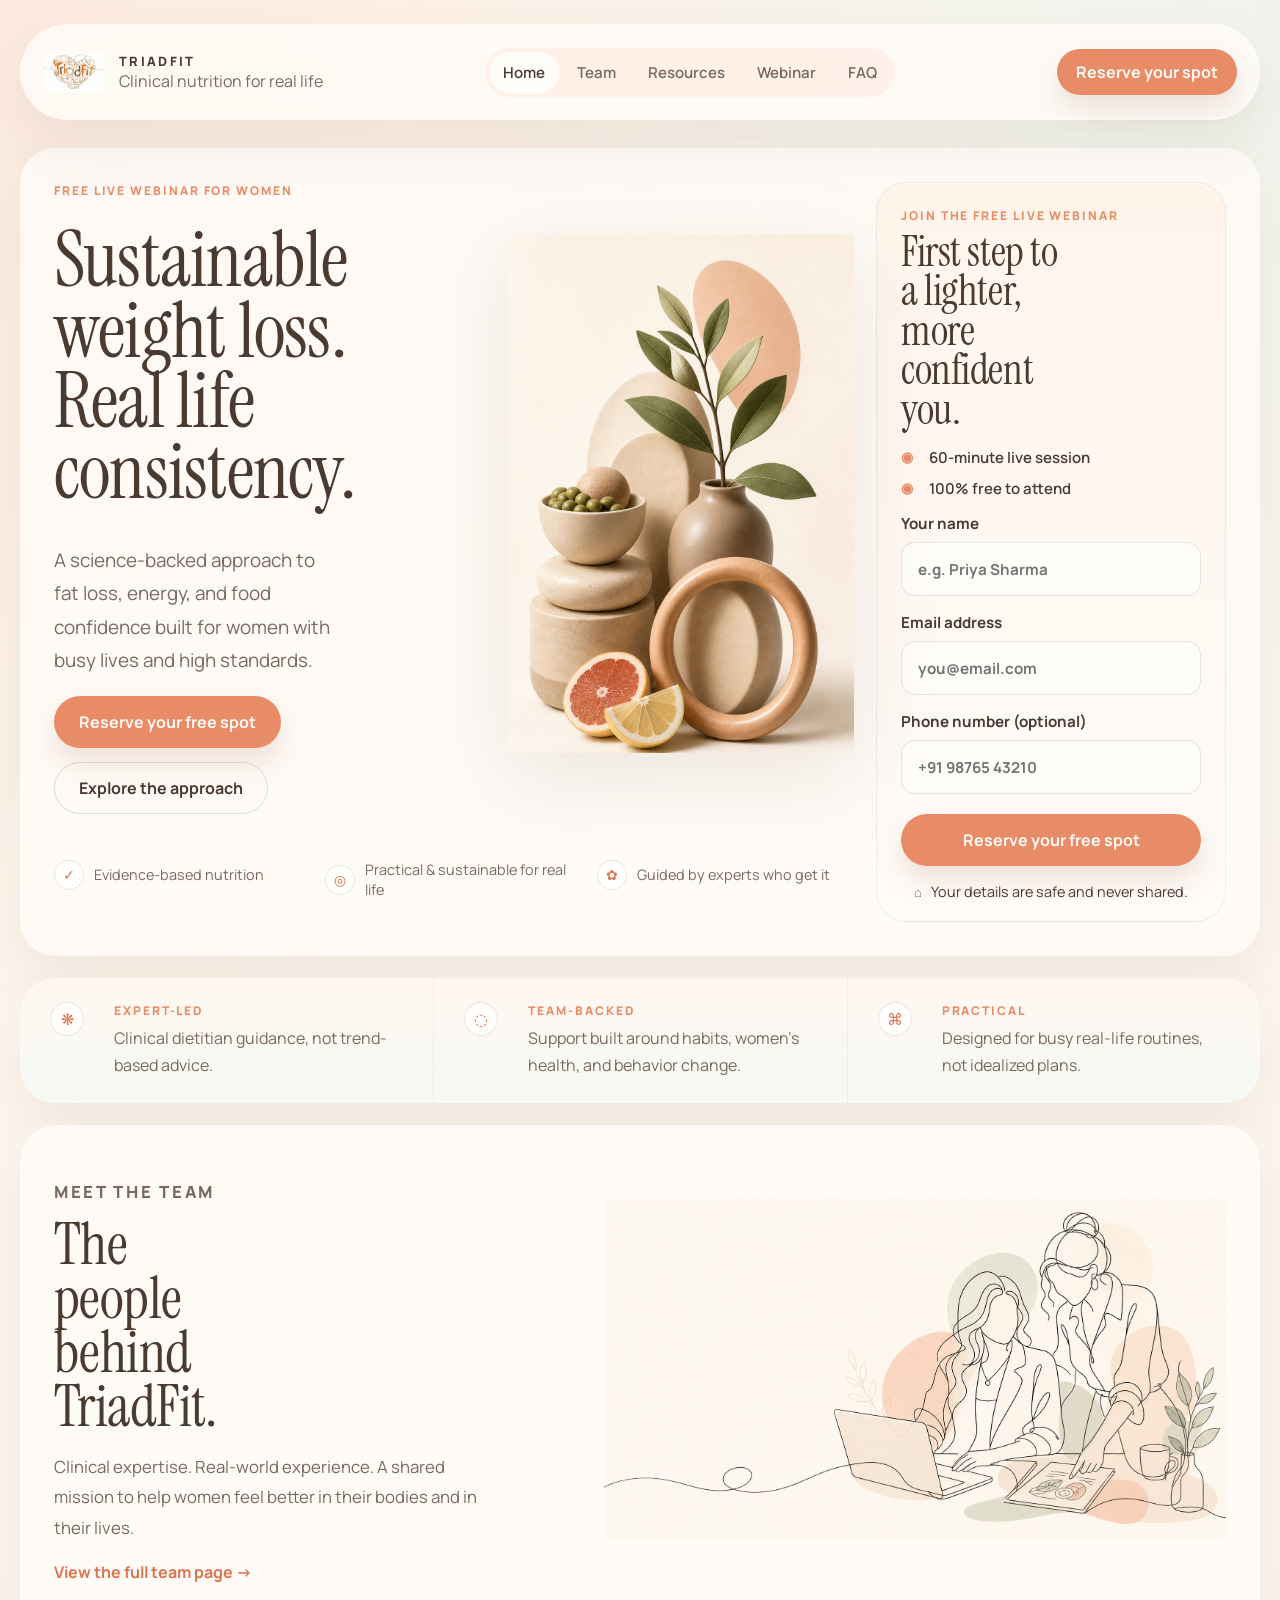
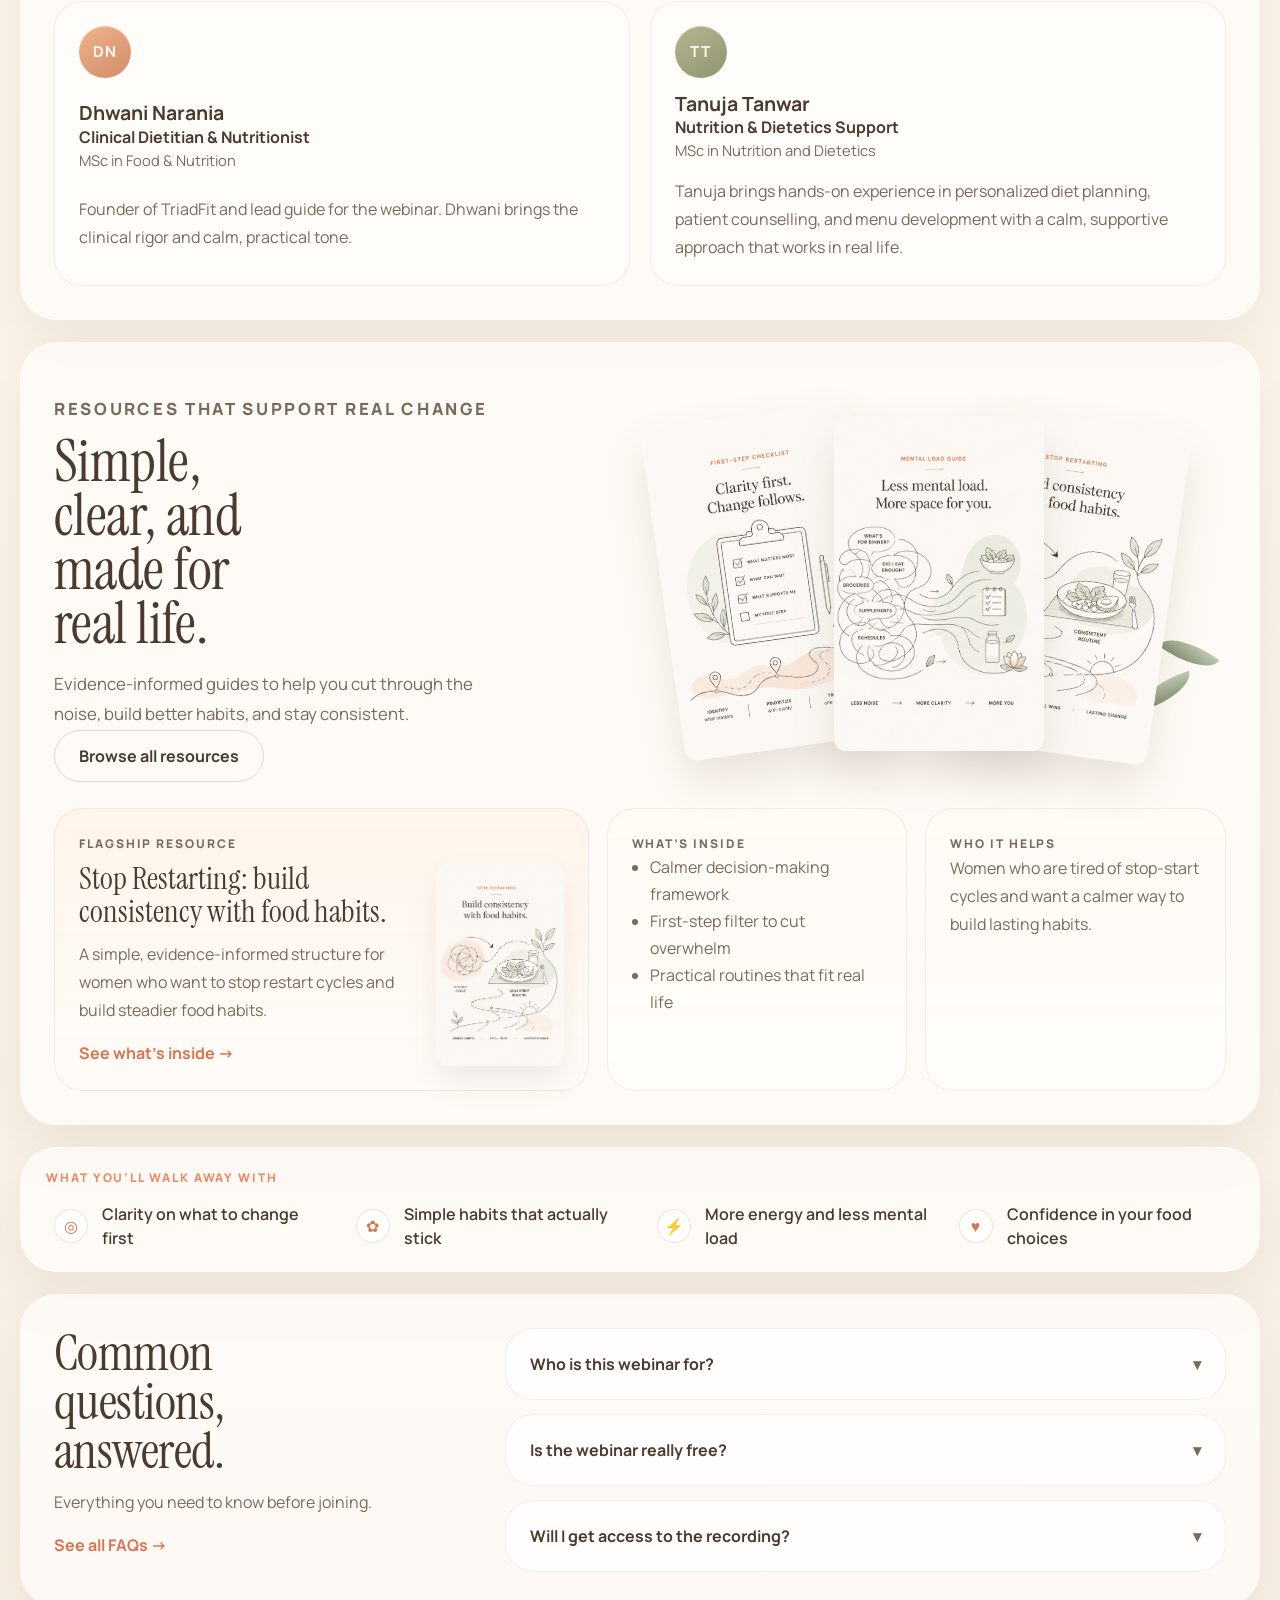
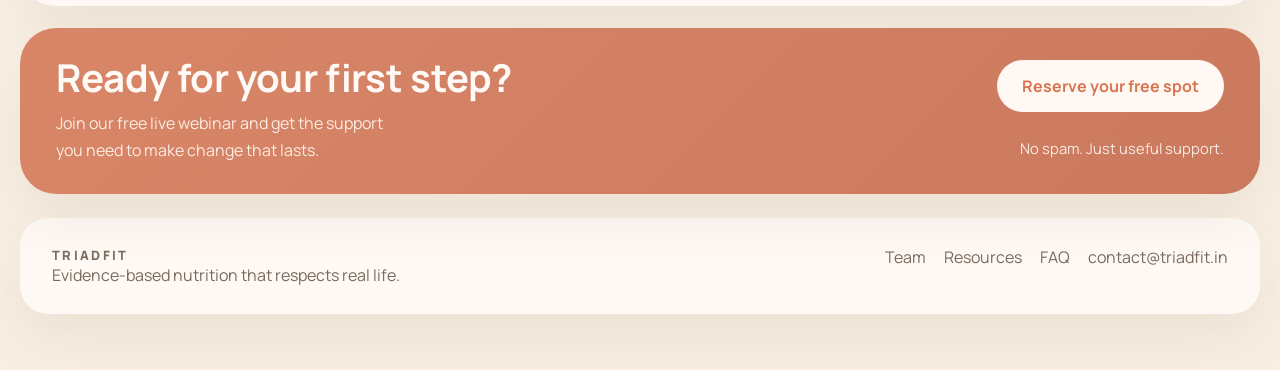
==== index.html @ df0dd63c "Initial TriadFit site" ====
<!doctype html>
<html lang="en">
  <head>
    <meta charset="UTF-8" />
    <meta name="viewport" content="width=device-width, initial-scale=1.0" />
    <title>TriadFit | Sustainable Weight Loss Webinar</title>
    <link rel="preconnect" href="https://fonts.googleapis.com" />
    <link rel="preconnect" href="https://fonts.gstatic.com" crossorigin />
    <link
      href="https://fonts.googleapis.com/css2?family=Manrope:wght@400;500;600;700;800&family=Instrument+Serif:ital@0;1&display=swap"
      rel="stylesheet"
    />
    <link rel="stylesheet" href="./styles.css" />
    <script defer src="./script.js"></script>
  </head>
  <body>
    <div class="site-shell">
      <header class="site-header">
        <div class="site-header__inner">
          <a class="brand-lockup" href="./index.html">
            <span class="brand-mark">
              <img class="brand-mark__image" src="./assets/triadfit-logo.png" alt="TriadFit" />
            </span>
            <span>
              <span class="brand-name">TRIADFIT</span>
              <span class="brand-subtitle">Clinical nutrition for real life</span>
            </span>
          </a>

          <nav class="site-nav" aria-label="Primary">
            <a class="site-nav__link is-active" href="./index.html">Home</a>
            <a class="site-nav__link" href="./team.html">Team</a>
            <a class="site-nav__link" href="./resources.html">Resources</a>
            <a class="site-nav__link" href="#webinar">Webinar</a>
            <a class="site-nav__link" href="#faq">FAQ</a>
          </nav>

          <a class="button button-primary button-compact" href="#register">Reserve your spot</a>
        </div>
      </header>

      <main class="home-main">
        <section class="home-hero" id="webinar">
          <div class="home-hero__panel">
            <div class="home-hero__content">
              <div class="home-hero__copy">
                <p class="eyebrow">Free live webinar for women</p>
                <h1>Sustainable weight loss. Real life consistency.</h1>
                <p class="hero-lead">
                  A science-backed approach to fat loss, energy, and food
                  confidence built for women with busy lives and high standards.
                </p>

                <div class="home-hero__actions">
                  <a class="button button-primary" href="#register">Reserve your free spot</a>
                  <a class="button button-secondary" href="./resources.html">Explore the approach</a>
                </div>
              </div>

              <div class="home-hero__visual" aria-hidden="true">
                <img class="home-hero__illustration" src="./assets/home-hero-illustration.png" alt="" />
              </div>

              <div class="home-hero__microproof">
                <div class="microproof-item">
                  <span class="microproof-item__icon">✓</span>
                  <span>Evidence-based nutrition</span>
                </div>
                <div class="microproof-item">
                  <span class="microproof-item__icon">◎</span>
                  <span>Practical &amp; sustainable for real life</span>
                </div>
                <div class="microproof-item">
                  <span class="microproof-item__icon">✿</span>
                  <span>Guided by experts who get it</span>
                </div>
              </div>
            </div>

            <aside class="home-hero__form" id="register">
              <div class="home-hero__form-card">
                <p class="mini-label">Join the free live webinar</p>
                <h2 data-webinar-heading>First step to a lighter, more confident you.</h2>

                <ul class="home-hero__benefits" aria-hidden="true">
                  <li>60-minute live session</li>
                  <li>100% free to attend</li>
                </ul>

                <form
                  class="signup-form"
                  data-triadfit-form
                  data-form-type="webinar"
                  data-conversion-asset="webinar_main"
                >
                  <label>
                    <span>Your name</span>
                    <input type="text" name="name" placeholder="e.g. Priya Sharma" />
                  </label>

                  <label>
                    <span>Email address</span>
                    <input type="email" name="email" placeholder="you@email.com" />
                  </label>

                  <label>
                    <span>Phone number (optional)</span>
                    <input type="tel" name="phone" placeholder="+91 98765 43210" />
                  </label>

                  <label class="is-hidden">
                    <span>My biggest health goal</span>
                    <select name="goal">
                      <option value="" selected>Select your goal</option>
                      <option value="sustainable_fat_loss">Sustainable fat loss</option>
                      <option value="better_eating_habits">Better eating habits</option>
                      <option value="hormone_friendly_nutrition">Hormone-friendly nutrition</option>
                      <option value="postpartum_wellness">Postpartum wellness</option>
                      <option value="higher_energy_and_consistency">Higher energy and consistency</option>
                    </select>
                  </label>

                  <input type="hidden" name="goal" value="sustainable_fat_loss" />

                  <p class="form-error" aria-live="polite"></p>
                  <p class="form-status" aria-live="polite"></p>
                  <button class="button button-primary" type="submit">
                    Reserve your free spot
                  </button>
                  <a class="text-link form-alt-action is-hidden" href="mailto:contact@triadfit.in">
                    Contact TriadFit instead
                  </a>
                  <p class="form-footnote form-footnote--lock">
                    Your details are safe and never shared.
                  </p>
                </form>
              </div>
            </aside>
          </div>
        </section>

        <section class="home-proof-band">
          <article class="home-proof-band__item">
            <span class="home-proof-band__icon">❋</span>
            <div>
              <p class="mini-label">Expert-led</p>
              <p>Clinical dietitian guidance, not trend-based advice.</p>
            </div>
          </article>
          <article class="home-proof-band__item">
            <span class="home-proof-band__icon">◌</span>
            <div>
              <p class="mini-label">Team-backed</p>
              <p>Support built around habits, women’s health, and behavior change.</p>
            </div>
          </article>
          <article class="home-proof-band__item">
            <span class="home-proof-band__icon">⌘</span>
            <div>
              <p class="mini-label">Practical</p>
              <p>Designed for busy real-life routines, not idealized plans.</p>
            </div>
          </article>
        </section>

        <section class="home-team">
          <div class="home-team__hero">
          <div class="home-team__copy">
            <p class="eyebrow">Meet the team</p>
            <h2>The people behind TriadFit.</h2>
            <p>
              Clinical expertise. Real-world experience. A shared mission to
              help women feel better in their bodies and in their lives.
            </p>
            <a class="text-link" href="./team.html">View the full team page →</a>
          </div>

            <figure class="home-team__art" aria-hidden="true">
              <img src="./assets/team-hero-illustration.png" alt="" />
            </figure>
          </div>

          <div class="home-team__cards">
            <article class="home-team-card">
              <div class="profile-card__avatar">DN</div>
              <div>
                <h3>Dhwani Narania</h3>
                <p class="profile-card__role">Clinical Dietitian &amp; Nutritionist</p>
                <p class="profile-card__meta">MSc in Food &amp; Nutrition</p>
              </div>
              <p>
                Founder of TriadFit and lead guide for the webinar. Dhwani
                brings the clinical rigor and calm, practical tone.
              </p>
            </article>

            <article class="home-team-card">
              <div class="profile-card__avatar profile-card__avatar--sage">TT</div>
              <div>
                <h3>Tanuja Tanwar</h3>
                <p class="profile-card__role">Nutrition &amp; Dietetics Support</p>
                <p class="profile-card__meta">MSc in Nutrition and Dietetics</p>
              </div>
              <p>
                Tanuja brings hands-on experience in personalized diet planning,
                patient counselling, and menu development with a calm,
                supportive approach that works in real life.
              </p>
            </article>
          </div>
        </section>

        <section class="home-resources">
          <div class="home-resources__hero">
            <div class="home-resources__copy">
              <p class="eyebrow">Resources that support real change</p>
              <h2>Simple, clear, and made for real life.</h2>
              <p>
                Evidence-informed guides to help you cut through the noise,
                build better habits, and stay consistent.
              </p>
              <a class="button button-secondary" href="./resources.html">Browse all resources</a>
            </div>

            <div class="home-resources__stack" aria-hidden="true">
              <img class="resource-book resource-book--left" src="./assets/resource-art-checklist.png" alt="" />
              <img class="resource-book resource-book--middle" src="./assets/resource-art-mental.png" alt="" />
              <img class="resource-book resource-book--right" src="./assets/resource-art-starter.png" alt="" />
              <div class="home-resources__leaf"></div>
            </div>
          </div>

          <div class="home-resources__detail-grid">
            <article class="home-flagship-card">
              <p class="mini-label">Flagship resource</p>
              <div class="home-flagship-card__layout">
                <div>
                  <h3>Stop Restarting: build consistency with food habits.</h3>
              <p>
                A simple, evidence-informed structure for women who want to
                stop restart cycles and build steadier food habits.
              </p>
              <a class="text-link" href="./resource-starter-kit.html">See what’s inside →</a>
            </div>
            <img src="./assets/resource-art-starter.png" alt="" />
          </div>
            </article>

            <article class="home-support-card">
              <p class="mini-label">What’s inside</p>
              <ul class="stack-list stack-list--compact">
                <li>Calmer decision-making framework</li>
                <li>First-step filter to cut overwhelm</li>
                <li>Practical routines that fit real life</li>
              </ul>
            </article>

            <article class="home-support-card">
              <p class="mini-label">Who it helps</p>
              <p>
                Women who are tired of stop-start cycles and want a calmer way
                to build lasting habits.
              </p>
            </article>
          </div>
        </section>

        <section class="home-outcomes">
          <p class="mini-label">What you’ll walk away with</p>
          <div class="home-outcomes__row">
            <article class="home-outcome">
              <span class="home-outcome__icon">◎</span>
              <span>Clarity on what to change first</span>
            </article>
            <article class="home-outcome">
              <span class="home-outcome__icon">✿</span>
              <span>Simple habits that actually stick</span>
            </article>
            <article class="home-outcome">
              <span class="home-outcome__icon">⚡</span>
              <span>More energy and less mental load</span>
            </article>
            <article class="home-outcome">
              <span class="home-outcome__icon">♥</span>
              <span>Confidence in your food choices</span>
            </article>
          </div>
        </section>

        <section class="home-faq" id="faq">
          <div class="home-faq__copy">
            <h2>Common questions, answered.</h2>
            <p>Everything you need to know before joining.</p>
            <a class="text-link" href="#faq">See all FAQs →</a>
          </div>

          <div class="home-faq__items">
            <details class="home-faq__item">
              <summary>Who is this webinar for?</summary>
              <p>
                Women who want sustainable weight loss, steadier food habits,
                and a calmer structure they can actually keep up with.
              </p>
            </details>
            <details class="home-faq__item">
              <summary>Is the webinar really free?</summary>
              <p>Yes. The session is free to attend and includes a resource pack.</p>
            </details>
            <details class="home-faq__item">
              <summary>Will I get access to the recording?</summary>
              <p>
                If a recording is available for that session, details are shared
                after registration.
              </p>
            </details>
          </div>
        </section>

        <section class="home-closing">
          <div>
            <h2>Ready for your first step?</h2>
            <p>
              Join our free live webinar and get the support you need to make
              change that lasts.
            </p>
          </div>
          <div class="home-closing__actions">
            <a class="button button-primary button-primary--light" href="#register">Reserve your free spot</a>
            <p class="home-closing__note">No spam. Just useful support.</p>
          </div>
        </section>
      </main>

      <footer class="site-footer">
        <div class="site-footer__brand">
          <p class="brand-name">TRIADFIT</p>
          <p>Evidence-based nutrition that respects real life.</p>
        </div>
        <nav class="site-footer__nav" aria-label="Footer">
          <a href="./team.html">Team</a>
          <a href="./resources.html">Resources</a>
          <a href="#faq">FAQ</a>
          <a href="mailto:contact@triadfit.in">contact@triadfit.in</a>
        </nav>
      </footer>
    </div>
  </body>
</html>
---- styles.css ----
:root {
  --bg: #fbf4ea;
  --bg-soft: #fffaf4;
  --surface: #fffdfa;
  --surface-alt: #fff4e8;
  --surface-sage: #eef7f3;
  --surface-coral: #fff2ea;
  --text: #4a3a30;
  --muted: #7a6a5d;
  --line: rgba(93, 73, 58, 0.14);
  --accent: #e78c67;
  --accent-deep: #d87450;
  --spring-yellow: #ffd46a;
  --turquoise: #6fc7b7;
  --turquoise-deep: #4da796;
  --olive: #aeb265;
  --shadow-soft: 0 24px 54px rgba(108, 85, 63, 0.09);
  --radius-xl: 36px;
  --radius-lg: 28px;
  --radius-md: 18px;
  --max-width: 1240px;
}

* {
  box-sizing: border-box;
}

html {
  scroll-behavior: smooth;
}

body {
  margin: 0;
  color: var(--text);
  font-family: "Manrope", sans-serif;
  background:
    radial-gradient(circle at top left, rgba(231, 140, 103, 0.14), transparent 28%),
    radial-gradient(circle at top right, rgba(111, 199, 183, 0.11), transparent 24%),
    linear-gradient(180deg, #fff9f2 0%, #f8efe3 100%);
}

a {
  color: inherit;
  text-decoration: none;
}

h1,
h2,
h3,
p {
  margin: 0;
}

h1,
h2 {
  font-family: "Instrument Serif", Georgia, serif;
  font-weight: 400;
  letter-spacing: -0.01em;
  line-height: 0.98;
}

h1 {
  font-size: clamp(3.3rem, 7vw, 6rem);
  max-width: 11ch;
}

h2 {
  font-size: clamp(2.1rem, 4vw, 3.8rem);
}

h3 {
  font-size: 1.22rem;
  line-height: 1.25;
}

.site-shell {
  width: min(calc(100% - 32px), var(--max-width));
  margin: 24px auto 56px;
}

.site-header {
  position: sticky;
  top: 12px;
  z-index: 20;
  margin-bottom: 28px;
}

.site-header__inner {
  display: flex;
  align-items: center;
  justify-content: space-between;
  gap: 20px;
  flex-wrap: wrap;
  padding: 16px 22px;
  border: 1px solid rgba(255, 255, 255, 0.55);
  border-radius: 999px;
  background: rgba(255, 252, 248, 0.82);
  backdrop-filter: blur(14px);
  box-shadow: var(--shadow-soft);
}

.brand-lockup {
  display: inline-flex;
  align-items: center;
  gap: 14px;
}

.brand-mark {
  display: grid;
  place-items: center;
  width: 62px;
  height: 62px;
  flex: 0 0 auto;
}

.brand-mark__image {
  width: 100%;
  height: 100%;
  display: block;
  object-fit: contain;
}

.profile-card__avatar,
.profile-feature__avatar {
  display: grid;
  place-items: center;
  width: 52px;
  height: 52px;
  border-radius: 50%;
  background: linear-gradient(145deg, #f1b38b, #cf8d68);
  color: #fffdf9;
  font-size: 0.95rem;
  font-weight: 700;
  letter-spacing: 0.08em;
  box-shadow: inset 0 1px 1px rgba(255, 255, 255, 0.35);
}

.brand-name,
.brand-subtitle,
.eyebrow,
.mini-label,
.profile-card__role,
.profile-card__meta,
.card-index,
.form-footnote,
.text-link,
.site-footer p,
.site-footer a {
  margin: 0;
}

.brand-name {
  display: block;
  font-size: 0.8rem;
  font-weight: 800;
  letter-spacing: 0.18em;
}

.brand-subtitle,
.site-nav__link,
.hero-lead,
.hero-story__card p,
.sidebar-intro,
.stack-list,
.section-heading p,
.profile-card p,
.info-card p,
.resource-card p,
.fit-row p,
.faq-item p,
.site-footer p,
.site-footer a,
.text-link,
.profile-feature__body p {
  color: var(--muted);
}

.site-nav {
  display: flex;
  align-items: center;
  flex-wrap: wrap;
  justify-content: center;
  gap: 4px;
  padding: 4px;
  border-radius: 999px;
  background: rgba(255, 234, 220, 0.5);
}

.site-nav__link {
  padding: 10px 14px;
  border-radius: 999px;
  font-size: 0.94rem;
  font-weight: 600;
}

.site-nav__link.is-active,
.site-nav__link:hover {
  background: #fffdfa;
  color: var(--text);
}

.button {
  display: inline-flex;
  align-items: center;
  justify-content: center;
  min-height: 52px;
  padding: 0 24px;
  border: 1px solid transparent;
  border-radius: 999px;
  cursor: pointer;
  font: inherit;
  font-weight: 700;
  transition:
    transform 180ms ease,
    background-color 180ms ease,
    box-shadow 180ms ease,
    border-color 180ms ease;
}

.button:hover {
  transform: translateY(-1px);
}

.button-primary {
  background: var(--accent);
  color: #fffaf6;
  box-shadow: 0 14px 28px rgba(169, 103, 80, 0.18);
}

.button-primary:hover {
  background: var(--accent-deep);
}

.button-secondary {
  background: transparent;
  border-color: rgba(117, 102, 92, 0.22);
  color: var(--text);
}

.button-compact {
  min-height: 46px;
  padding: 0 18px;
}

.hero-panel,
.page-hero,
.content-section,
.trust-band,
.closing-banner,
.site-footer {
  background: rgba(255, 252, 248, 0.82);
  box-shadow: var(--shadow-soft);
}

.hero-panel,
.page-hero,
.content-section,
.closing-banner {
  border-radius: var(--radius-xl);
}

.hero-panel {
  display: grid;
  grid-template-columns: minmax(0, 1.08fr) 380px;
  gap: 34px;
  padding: 56px 54px;
  background:
    linear-gradient(180deg, rgba(255, 252, 248, 0.92), rgba(252, 246, 241, 0.84));
}

.hero-panel__copy {
  position: relative;
  display: grid;
  align-content: start;
  padding-right: 8px;
}

.hero-panel__copy h1,
.page-hero h1,
.section-heading h2,
.closing-banner h2,
.sidebar-block h2 {
  max-width: 13ch;
}

.hero-panel__copy h1,
.page-hero h1,
.sidebar-block h2 {
  margin-top: 14px;
}

.hero-panel__copy h1 {
  max-width: 9.4ch;
  font-size: clamp(3.55rem, 6vw, 5.55rem);
  line-height: 0.94;
}

.hero-panel__copy::after {
  content: "";
  position: absolute;
  right: -12px;
  top: 28px;
  width: 1px;
  height: calc(100% - 56px);
  background: linear-gradient(180deg, transparent, rgba(86, 68, 56, 0.12), transparent);
}

.hero-panel__sidebar {
  display: grid;
  gap: 18px;
}

.eyebrow,
.mini-label,
.card-index {
  text-transform: uppercase;
  letter-spacing: 0.16em;
  font-size: 0.75rem;
  font-weight: 800;
  color: var(--accent);
}

.hero-lead,
.section-heading p,
.sidebar-intro,
.hero-story__card p,
.resource-card p,
.info-card p,
.fit-row p,
.faq-item p,
.profile-feature__body p,
.profile-card p {
  line-height: 1.78;
}

.hero-lead {
  max-width: 62ch;
  margin-top: 18px;
  font-size: 1.08rem;
}

.sidebar-intro,
.section-heading p,
.page-hero .hero-lead {
  max-width: 60ch;
  margin-top: 14px;
}

.hero-meta,
.hero-actions {
  display: flex;
  flex-wrap: wrap;
  gap: 12px;
}

.hero-meta {
  margin: 30px 0 24px;
}

.hero-chip {
  padding: 10px 16px;
  border-radius: 999px;
  background: #fffdfb;
  border: 1px solid rgba(117, 102, 92, 0.14);
  font-size: 0.95rem;
  font-weight: 600;
}

.hero-showcase {
  position: relative;
  display: grid;
  grid-template-columns: minmax(0, 1fr) 210px;
  align-items: end;
  gap: 18px;
  min-height: 252px;
  margin-top: 30px;
  padding: 18px 18px 8px;
  border-radius: 30px;
  overflow: hidden;
}

.hero-showcase__wash {
  position: absolute;
  inset: 12px 0 0 0;
  background:
    radial-gradient(circle at 18% 78%, rgba(231, 140, 103, 0.16), transparent 22%),
    radial-gradient(circle at 72% 20%, rgba(111, 199, 183, 0.16), transparent 26%),
    linear-gradient(135deg, rgba(255, 245, 234, 0.94), rgba(255, 252, 248, 0.7));
  border-radius: 28px;
}

.hero-showcase__stack,
.hero-showcase__card {
  position: relative;
  z-index: 1;
}

.hero-showcase__stack {
  min-height: 226px;
}

.hero-showcase__stack img {
  position: absolute;
  width: 196px;
  height: auto;
  border-radius: 22px;
  box-shadow: 0 22px 40px rgba(108, 85, 63, 0.11);
}

.hero-showcase__stack img:nth-child(1) {
  left: 0;
  bottom: 8px;
  z-index: 1;
  transform: rotate(-8deg);
}

.hero-showcase__stack img:nth-child(2) {
  left: 108px;
  top: 2px;
  z-index: 3;
}

.hero-showcase__stack img:nth-child(3) {
  left: 214px;
  bottom: 18px;
  z-index: 2;
  transform: rotate(8deg);
}

.hero-showcase__card {
  align-self: stretch;
  display: grid;
  align-content: end;
  gap: 10px;
  padding: 18px;
  border-radius: 24px;
  background: rgba(255, 253, 250, 0.78);
  border: 1px solid rgba(117, 102, 92, 0.1);
  box-shadow: 0 18px 34px rgba(108, 85, 63, 0.06);
}

.hero-showcase__card p:last-child {
  color: var(--muted);
  line-height: 1.7;
}

.hero-story {
  display: grid;
  grid-template-columns: repeat(2, minmax(0, 1fr));
  gap: 16px;
  margin-top: 34px;
}

.hero-story__card,
.sidebar-block,
.profile-card,
.info-card,
.resource-card,
.fit-row,
.fit-aside,
.faq-item,
.profile-feature {
  padding: 24px;
  border-radius: var(--radius-lg);
  background: var(--surface);
  border: 1px solid rgba(117, 102, 92, 0.1);
}

.hero-story__card--accent,
.fit-aside {
  background: linear-gradient(180deg, #eef8f3 0%, #fff8f2 100%);
}

.sidebar-block--tall {
  position: sticky;
  top: 92px;
  background: linear-gradient(180deg, #fff3ea 0%, #fffaf7 100%);
}

.sidebar-perks {
  display: flex;
  flex-wrap: wrap;
  gap: 10px;
  justify-content: center;
}

.sidebar-perks span {
  padding: 9px 12px;
  border-radius: 999px;
  background: rgba(255, 255, 255, 0.8);
  border: 1px solid rgba(117, 102, 92, 0.08);
  color: var(--text);
  font-size: 0.84rem;
  font-weight: 700;
}

.stack-list {
  margin: 0;
  padding-left: 18px;
  line-height: 1.85;
}

.signup-form {
  display: grid;
  gap: 16px;
  margin-top: 24px;
}

.signup-form label {
  display: grid;
  gap: 8px;
  font-size: 0.95rem;
  font-weight: 700;
}

.signup-form input,
.signup-form select {
  width: 100%;
  min-height: 54px;
  padding: 0 16px;
  border: 1px solid rgba(117, 102, 92, 0.16);
  border-radius: 14px;
  background: #fffdfa;
  color: var(--text);
  font: inherit;
}

.signup-form input:focus,
.signup-form select:focus {
  outline: 2px solid rgba(194, 126, 101, 0.16);
  border-color: var(--accent);
}

.form-checkbox {
  grid-template-columns: 20px minmax(0, 1fr);
  align-items: start;
  gap: 12px;
  font-size: 0.92rem;
  font-weight: 600;
  color: var(--muted);
}

.form-checkbox input {
  min-height: auto;
  width: 18px;
  height: 18px;
  margin-top: 2px;
}

.form-footnote {
  font-size: 0.9rem;
  text-align: center;
}

.trust-band {
  display: grid;
  grid-template-columns: repeat(3, minmax(0, 1fr));
  margin-top: 20px;
  overflow: hidden;
  border-radius: 28px;
}

.trust-band__item {
  padding: 26px 28px;
  background: linear-gradient(180deg, rgba(255, 245, 234, 0.86), rgba(239, 248, 243, 0.72));
}

.trust-band__item + .trust-band__item {
  border-left: 1px solid rgba(117, 102, 92, 0.08);
}

.content-section,
.page-hero,
.closing-banner {
  margin-top: 24px;
  padding: 54px;
}

.page-hero {
  display: grid;
  gap: 0;
  padding-top: 48px;
  padding-bottom: 48px;
}

.section-heading {
  max-width: 760px;
  margin-bottom: 34px;
}

.feature-intro {
  display: grid;
  grid-template-columns: minmax(0, 1fr) minmax(320px, 470px);
  align-items: center;
  gap: 34px;
  margin-bottom: 34px;
}

.feature-intro__copy {
  max-width: 640px;
}

.feature-intro__copy h2 {
  margin-top: 10px;
  max-width: 10.2ch;
}

.feature-intro__art {
  position: relative;
  justify-self: end;
  width: min(100%, 470px);
}

.feature-intro--team {
  grid-template-columns: minmax(0, 0.95fr) minmax(430px, 0.9fr);
  gap: 20px;
}

.feature-intro--team .feature-intro__copy {
  max-width: 560px;
}

.feature-intro--team .feature-intro__art {
  width: min(100%, 560px);
}

.feature-intro__art--team {
  aspect-ratio: 1693 / 929;
}

.feature-intro__art--team::after {
  content: "";
  position: absolute;
  inset: 8% 8% 12% 10%;
  border-radius: 42% 58% 52% 48% / 48% 44% 56% 52%;
  background:
    radial-gradient(circle at 26% 54%, rgba(231, 140, 103, 0.12), transparent 26%),
    radial-gradient(circle at 76% 28%, rgba(111, 199, 183, 0.1), transparent 24%),
    radial-gradient(circle at 62% 72%, rgba(231, 190, 160, 0.1), transparent 22%);
  filter: blur(8px);
}

.feature-intro--team .feature-intro__art img {
  position: relative;
  z-index: 1;
  transform: scale(1.08);
  filter: contrast(1.02) saturate(0.95);
}

.feature-intro__art--resources {
  aspect-ratio: 520 / 420;
}

.feature-intro--resources {
  grid-template-columns: minmax(0, 0.96fr) minmax(420px, 0.92fr);
  gap: 22px;
}

.feature-intro--resources .feature-intro__copy {
  max-width: 560px;
}

.feature-intro--resources .feature-intro__art {
  width: min(100%, 520px);
}

.feature-intro__art img {
  width: 100%;
  height: 100%;
  display: block;
  object-fit: contain;
}

.team-preview,
.principles-grid,
.learn-grid,
.resource-grid,
.faq-grid {
  display: grid;
  gap: 22px;
}

.team-preview,
.learn-grid,
.faq-grid {
  grid-template-columns: repeat(2, minmax(0, 1fr));
}

.principles-grid {
  grid-template-columns: repeat(4, minmax(0, 1fr));
}

.resource-grid {
  grid-template-columns: repeat(3, minmax(0, 1fr));
}

.resource-grid--home .resource-card--flagship-home {
  grid-column: span 2;
}

.resource-card--large {
  grid-column: span 2;
}

.profile-card {
  display: grid;
  gap: 14px;
}

.profile-feature__body,
.profile-card,
.info-card,
.resource-card,
.faq-item,
.fit-row,
.fit-aside {
  max-width: 66ch;
}

.profile-card__role {
  font-weight: 700;
  color: var(--text);
}

.profile-card__meta {
  font-size: 0.92rem;
}

.text-link {
  display: inline-block;
  margin-top: 18px;
  font-weight: 700;
  color: var(--accent-deep);
}

.content-section--contrast {
  background: linear-gradient(180deg, #fff4e9 0%, #f3faf6 100%);
}

.info-card--soft {
  background: #fff8f0;
}

.content-section--split .fit-grid {
  display: grid;
  grid-template-columns: minmax(0, 1.15fr) 330px;
  gap: 22px;
}

.fit-list {
  display: grid;
  gap: 16px;
}

.fit-aside h3 {
  margin: 10px 0 14px;
  font-family: "Instrument Serif", Georgia, serif;
  font-size: 1.9rem;
  font-weight: 400;
}

.closing-banner {
  display: flex;
  align-items: center;
  justify-content: space-between;
  gap: 20px;
  background: linear-gradient(135deg, rgba(231, 140, 103, 0.15), rgba(111, 199, 183, 0.14));
}

.closing-banner > div {
  max-width: 760px;
}

.site-footer {
  display: flex;
  align-items: flex-start;
  justify-content: space-between;
  gap: 24px;
  padding: 28px 32px;
  margin-top: 24px;
  border-radius: 28px;
}

.resource-feature-grid,
.resource-hub-grid,
.resource-access-grid,
.resource-detail-layout {
  display: grid;
  gap: 22px;
}

.resource-feature-grid {
  grid-template-columns: minmax(0, 1.15fr) 320px;
}

.resource-hub-grid {
  grid-template-columns: minmax(0, 1.3fr) minmax(280px, 0.7fr) minmax(280px, 0.7fr);
}

.resource-card--flagship-home,
.resource-card--flagship {
  background: linear-gradient(180deg, #fff3ea 0%, #fffdfb 100%);
}

.resource-art-stack {
  position: relative;
  width: 100%;
  min-height: 100%;
  height: 100%;
  aspect-ratio: 520 / 420;
}

.resource-art-stack img {
  position: absolute;
  width: 58%;
  height: auto;
  border-radius: 18px;
  box-shadow: 0 22px 44px rgba(112, 88, 66, 0.1);
}

.resource-art-stack img:nth-child(1) {
  left: 0;
  bottom: 2%;
  z-index: 1;
  transform: rotate(-7deg);
}

.resource-art-stack img:nth-child(2) {
  left: 23%;
  top: 8%;
  z-index: 3;
}

.resource-art-stack img:nth-child(3) {
  right: 0;
  bottom: 6%;
  z-index: 2;
  transform: rotate(7deg);
}

.resource-card--flagship {
  grid-row: span 2;
}

.resource-card--tinted,
.content-section--success {
  background: linear-gradient(180deg, rgba(255, 242, 234, 0.95), rgba(238, 247, 243, 0.9));
}

.resource-summary-panel,
.gate-card,
.resource-detail-block,
.resource-safety-note {
  padding: 24px;
  border-radius: var(--radius-lg);
  background: var(--surface);
  border: 1px solid rgba(117, 102, 92, 0.1);
}

.resource-summary-panel {
  background: linear-gradient(180deg, rgba(238, 247, 243, 0.85), rgba(255, 250, 244, 0.92));
}

.resource-detail-block--heroish {
  background:
    radial-gradient(circle at top right, rgba(111, 199, 183, 0.12), transparent 32%),
    var(--surface);
}

.resource-detail-block--warm {
  background: linear-gradient(180deg, rgba(255, 244, 234, 0.94), rgba(255, 253, 250, 0.96));
}

.resource-detail-block--cool {
  background: linear-gradient(180deg, rgba(238, 247, 243, 0.92), rgba(255, 253, 250, 0.96));
}

.resource-detail-layout {
  grid-template-columns: minmax(0, 1.1fr) 360px;
  align-items: start;
}

.resource-detail-copy {
  display: grid;
  gap: 18px;
}

.resource-preview-grid,
.resource-includes {
  display: grid;
  gap: 18px;
}

.resource-preview-grid {
  grid-template-columns: repeat(2, minmax(0, 1fr));
}

.include-item {
  padding: 18px;
  border-radius: 22px;
  background: rgba(255, 255, 255, 0.62);
  border: 1px solid rgba(117, 102, 92, 0.08);
}

.resource-safety-note {
  background: linear-gradient(180deg, rgba(255, 248, 240, 0.96), rgba(255, 253, 250, 0.96));
}

.gate-card {
  position: sticky;
  top: 92px;
  background: linear-gradient(180deg, rgba(255, 244, 234, 0.98), rgba(255, 253, 250, 0.96));
}

.gate-card__intro {
  padding-bottom: 18px;
  margin-bottom: 18px;
  border-bottom: 1px solid rgba(117, 102, 92, 0.1);
}

.page-hero--resource {
  grid-template-columns: minmax(0, 1.08fr) minmax(320px, 390px);
  align-items: center;
  gap: 42px;
  overflow: hidden;
  background:
    radial-gradient(circle at 88% 20%, rgba(111, 199, 183, 0.18), transparent 28%),
    linear-gradient(180deg, rgba(255, 248, 241, 0.96), rgba(255, 252, 248, 0.92));
}

.page-hero__body {
  position: relative;
  z-index: 1;
  max-width: 620px;
  justify-self: start;
}

.page-hero__art {
  position: relative;
  min-height: 0;
  aspect-ratio: 573 / 914;
  padding: 0;
  border-radius: 0;
  background: transparent;
  border: 0;
  overflow: hidden;
  justify-self: center;
  align-self: center;
  width: min(100%, 390px);
}

.page-hero__art::before {
  display: none;
}

.page-hero__art svg {
  width: 100%;
  height: 100%;
  display: block;
}

.page-hero__art img {
  width: 100%;
  height: 100%;
  display: block;
  object-fit: contain;
  object-position: center;
  filter: drop-shadow(0 20px 36px rgba(135, 115, 94, 0.08));
}

.page-hero--resource h1 {
  max-width: 11.4ch;
  font-size: clamp(3rem, 5.4vw, 5rem);
}

.page-hero--resource .hero-lead {
  max-width: 33ch;
}

.page-hero--resources-hub {
  grid-template-columns: minmax(0, 1fr) minmax(360px, 460px);
  align-items: center;
  gap: 40px;
  overflow: hidden;
  background:
    radial-gradient(circle at 86% 18%, rgba(111, 199, 183, 0.16), transparent 28%),
    linear-gradient(180deg, rgba(255, 248, 241, 0.96), rgba(255, 252, 248, 0.92));
}

.page-hero--resources-hub h1 {
  max-width: 10.8ch;
  font-size: clamp(3rem, 5.4vw, 5rem);
}

.page-hero--resources-hub .hero-lead {
  max-width: 34ch;
}

.page-hero__art--resources-hub {
  width: min(100%, 460px);
  aspect-ratio: 520 / 420;
}

.page-hero--team {
  display: grid;
  grid-template-columns: minmax(0, 1.02fr) minmax(480px, 0.98fr);
  align-items: center;
  gap: 28px;
  overflow: hidden;
  background:
    radial-gradient(circle at 84% 26%, rgba(111, 199, 183, 0.14), transparent 28%),
    linear-gradient(180deg, rgba(255, 248, 241, 0.96), rgba(255, 252, 248, 0.92));
}

.page-hero--team .page-hero__body {
  max-width: 620px;
  position: relative;
  z-index: 1;
}

.page-hero--team h1 {
  max-width: 9.6ch;
  font-size: clamp(3.25rem, 4.85vw, 4.9rem);
  line-height: 0.94;
}

.page-hero--team .hero-lead {
  max-width: 38ch;
  margin-top: 18px;
}

.page-hero__art--team {
  aspect-ratio: 1693 / 929;
  width: min(100%, 740px);
  justify-self: end;
  align-self: center;
  margin-left: -8px;
  overflow: visible;
}

.page-hero__art--team::after {
  content: "";
  position: absolute;
  inset: 10% 7% 12% 8%;
  border-radius: 46% 54% 52% 48% / 48% 40% 60% 52%;
  background:
    radial-gradient(circle at 28% 52%, rgba(231, 140, 103, 0.12), transparent 24%),
    radial-gradient(circle at 72% 34%, rgba(111, 199, 183, 0.1), transparent 23%),
    radial-gradient(circle at 58% 66%, rgba(231, 190, 160, 0.12), transparent 26%);
  z-index: 0;
  filter: blur(8px);
}

.page-hero__art--team img {
  position: relative;
  z-index: 1;
  object-fit: contain;
  object-position: center;
  transform: scale(1.18);
  filter:
    contrast(1.03)
    saturate(0.94)
    drop-shadow(0 18px 28px rgba(135, 115, 94, 0.05));
  opacity: 0.96;
}

.stack-list--compact {
  line-height: 1.7;
}

.content-section--success {
  border-radius: var(--radius-xl);
}

.resource-access-panel.is-hidden {
  display: none;
}

.resource-access-message,
.resource-personalized-note {
  color: var(--muted);
  line-height: 1.75;
}

.form-error {
  display: none;
  margin: 0;
  font-size: 0.9rem;
  font-weight: 700;
  color: #b1543d;
}

.form-error.is-visible {
  display: block;
}

.form-status {
  display: none;
  margin: 0;
  padding: 12px 14px;
  border-radius: 14px;
  font-size: 0.92rem;
  line-height: 1.6;
}

.form-status.is-visible {
  display: block;
}

.form-status--success {
  background: rgba(111, 199, 183, 0.14);
  color: #366c61;
}

.form-status--info {
  background: rgba(255, 212, 106, 0.2);
  color: #765b17;
}

.form-status--error {
  background: rgba(231, 140, 103, 0.14);
  color: #9d4f34;
}

.form-alt-action.is-hidden {
  display: none;
}

.gate-form.is-complete {
  opacity: 0.92;
}

.signup-form.is-disabled {
  opacity: 0.84;
}

.site-footer__nav {
  display: flex;
  flex-wrap: wrap;
  gap: 14px 18px;
}

.profile-stack {
  display: grid;
  gap: 18px;
}

.profile-stack,
.team-preview,
.principles-grid,
.learn-grid,
.resource-grid,
.faq-grid,
.fit-grid {
  align-items: stretch;
}

.profile-feature {
  display: grid;
  grid-template-columns: 88px minmax(0, 1fr);
  gap: 20px;
}

.profile-feature__avatar {
  width: 88px;
  height: 88px;
  font-size: 1.1rem;
}

.home-main {
  display: grid;
  gap: 22px;
}

.home-hero,
.home-proof-band,
.home-team,
.home-resources,
.home-outcomes,
.home-faq,
.home-closing {
  background: rgba(255, 252, 248, 0.84);
  box-shadow: var(--shadow-soft);
  border-radius: var(--radius-xl);
}

.home-hero,
.home-team,
.home-resources,
.home-faq {
  padding: 34px;
}

.home-hero__panel {
  display: grid;
  grid-template-columns: minmax(0, 1fr) 350px;
  align-items: start;
  gap: 22px;
}

.home-hero__content {
  display: grid;
  grid-template-columns: minmax(0, 1fr) minmax(280px, 0.8fr);
  align-items: start;
  gap: 22px;
  grid-auto-rows: min-content;
}

.home-hero__copy {
  display: grid;
  gap: 18px;
  align-content: start;
}

.home-hero__copy h1 {
  max-width: 8.4ch;
  font-size: clamp(4rem, 6vw, 5.45rem);
  line-height: 0.92;
  margin-top: 8px;
}

.home-hero__copy .hero-lead {
  max-width: 24ch;
  font-size: 1.18rem;
}

.home-hero__actions {
  display: flex;
  flex-wrap: wrap;
  gap: 14px;
}

.home-hero__visual {
  position: relative;
  min-height: 0;
  display: grid;
  place-items: center;
  align-self: start;
  padding-top: 52px;
}

.home-hero__visual::before {
  content: none;
}

.home-hero__illustration {
  position: relative;
  z-index: 1;
  display: block;
  width: min(100%, 540px);
  height: auto;
  filter: drop-shadow(0 24px 42px rgba(117, 84, 58, 0.12));
}

.home-hero__form {
  align-self: stretch;
}

.home-hero__form-card {
  height: 100%;
  padding: 24px 24px 20px;
  border-radius: 30px;
  background: linear-gradient(180deg, rgba(255, 244, 234, 0.98), rgba(255, 251, 248, 0.95));
  border: 1px solid rgba(117, 102, 92, 0.1);
  box-shadow: inset 0 1px 0 rgba(255, 255, 255, 0.6);
}

.home-hero__form-card h2 {
  max-width: 9.2ch;
  margin-top: 8px;
  font-size: 2.62rem;
  line-height: 0.94;
}

.home-hero__benefits {
  display: grid;
  gap: 10px;
  margin: 18px 0 14px;
  padding: 0;
  list-style: none;
  color: var(--text);
  font-size: 0.94rem;
  font-weight: 600;
}

.home-hero__benefits li {
  position: relative;
  padding-left: 28px;
}

.home-hero__benefits li::before {
  content: "◉";
  position: absolute;
  left: 0;
  top: 0;
  color: var(--accent);
  font-size: 0.9rem;
}

.signup-form .is-hidden {
  display: none;
}

.home-hero__form .signup-form {
  margin-top: 10px;
}

.home-hero__form .signup-form .button {
  margin-top: 4px;
}

.form-footnote--lock::before {
  content: "⌂";
  display: inline-block;
  margin-right: 6px;
  font-size: 0.84rem;
  opacity: 0.7;
}

.home-hero__microproof {
  grid-column: 1 / -1;
  display: grid;
  grid-template-columns: repeat(3, minmax(0, 1fr));
  gap: 14px;
  padding-top: 24px;
  align-items: start;
}

.microproof-item {
  display: flex;
  align-items: center;
  gap: 10px;
  color: var(--muted);
  font-size: 0.9rem;
  line-height: 1.4;
}

.microproof-item__icon,
.home-proof-band__icon,
.home-outcome__icon {
  display: inline-grid;
  place-items: center;
  width: 34px;
  height: 34px;
  flex: 0 0 auto;
  border-radius: 50%;
  border: 1px solid rgba(117, 102, 92, 0.16);
  color: var(--accent-deep);
  background: rgba(255, 255, 255, 0.86);
}

.home-hero__microproof .microproof-item__icon {
  width: 30px;
  height: 30px;
  font-size: 0.88rem;
}

.home-proof-band {
  display: grid;
  grid-template-columns: repeat(3, minmax(0, 1fr));
  overflow: hidden;
}

.home-proof-band__item {
  display: grid;
  grid-template-columns: 48px minmax(0, 1fr);
  gap: 16px;
  padding: 24px 30px;
  background: linear-gradient(180deg, rgba(255, 247, 239, 0.9), rgba(243, 249, 245, 0.8));
}

.home-proof-band__item + .home-proof-band__item {
  border-left: 1px solid rgba(117, 102, 92, 0.08);
}

.home-proof-band__item p:last-child {
  margin-top: 6px;
  color: var(--muted);
  line-height: 1.7;
}

.home-team__hero,
.home-resources__hero {
  display: grid;
  grid-template-columns: minmax(0, 0.78fr) minmax(360px, 0.92fr);
  align-items: center;
  gap: 22px;
}

.home-team__copy,
.home-resources__copy {
  max-width: 450px;
}

.home-team__copy h2,
.home-resources__copy h2 {
  margin-top: 10px;
  max-width: 7.2ch;
  font-size: clamp(3rem, 4.5vw, 4.6rem);
  line-height: 0.94;
}

.home-team__copy p,
.home-resources__copy p {
  margin-top: 18px;
  color: var(--muted);
  line-height: 1.8;
  font-size: 1.05rem;
}

.home-team__art {
  margin: 0;
  position: relative;
  aspect-ratio: 1693 / 929;
  width: min(100%, 740px);
  justify-self: end;
}

.home-team__art::after {
  content: "";
  position: absolute;
  inset: 12% 10% 12% 12%;
  border-radius: 42% 58% 48% 52% / 46% 44% 56% 54%;
  background:
    radial-gradient(circle at 36% 56%, rgba(231, 140, 103, 0.16), transparent 20%),
    radial-gradient(circle at 70% 32%, rgba(111, 199, 183, 0.1), transparent 18%);
  filter: blur(8px);
}

.home-team__art img {
  position: relative;
  z-index: 1;
  width: 100%;
  height: 100%;
  object-fit: contain;
}

.home-team__cards {
  display: grid;
  grid-template-columns: repeat(2, minmax(0, 1fr));
  gap: 20px;
  margin-top: 18px;
}

.home-team-card,
.home-flagship-card,
.home-support-card,
.home-faq__item {
  padding: 24px;
  border-radius: var(--radius-lg);
  background: var(--surface);
  border: 1px solid rgba(117, 102, 92, 0.1);
}

.home-team-card {
  display: grid;
  gap: 14px;
}

.profile-card__avatar--sage {
  background: linear-gradient(145deg, #b6b68e, #8f9570);
}

.home-team-card p:last-child {
  color: var(--muted);
  line-height: 1.74;
}

.home-resources__stack {
  position: relative;
  width: min(100%, 660px);
  height: 380px;
  justify-self: end;
}

.resource-book {
  position: absolute;
  width: 210px;
  height: auto;
  border-radius: 12px;
  box-shadow: 0 22px 44px rgba(112, 88, 66, 0.14);
}

.resource-book--left {
  left: 58px;
  bottom: 20px;
  transform: rotate(-8deg);
  z-index: 1;
}

.resource-book--middle {
  left: 230px;
  bottom: 18px;
  z-index: 3;
}

.resource-book--right {
  right: 56px;
  bottom: 16px;
  transform: rotate(8deg);
  z-index: 2;
}

.home-resources__leaf {
  position: absolute;
  right: 8px;
  bottom: 28px;
  width: 82px;
  height: 120px;
}

.home-resources__leaf::before,
.home-resources__leaf::after {
  content: "";
  position: absolute;
  width: 58px;
  height: 24px;
  border-radius: 100% 0 100% 0;
  background: linear-gradient(180deg, rgba(125, 150, 104, 0.48), rgba(109, 129, 93, 0.86));
}

.home-resources__leaf::before {
  right: 0;
  top: 20px;
  transform: rotate(36deg);
}

.home-resources__leaf::after {
  left: 0;
  top: 58px;
  transform: rotate(-18deg);
}

.home-resources__detail-grid {
  display: grid;
  grid-template-columns: minmax(0, 1.28fr) minmax(0, 0.72fr) minmax(0, 0.72fr);
  gap: 18px;
  margin-top: 26px;
}

.home-flagship-card {
  background: linear-gradient(180deg, rgba(255, 244, 234, 0.95), rgba(255, 252, 248, 0.98));
}

.home-flagship-card__layout {
  display: grid;
  grid-template-columns: minmax(0, 1fr) 128px;
  gap: 20px;
  align-items: center;
  margin-top: 8px;
}

.home-flagship-card__layout img {
  width: 100%;
  border-radius: 14px;
  box-shadow: 0 16px 30px rgba(112, 88, 66, 0.1);
}

.home-flagship-card h3,
.home-support-card h3 {
  margin-bottom: 12px;
  font-size: 1.95rem;
  font-family: "Instrument Serif", Georgia, serif;
  font-weight: 400;
  line-height: 1.04;
}

.home-flagship-card p:last-of-type,
.home-support-card p {
  color: var(--muted);
  line-height: 1.75;
}

.home-support-card {
  background: linear-gradient(180deg, rgba(255, 250, 244, 0.96), rgba(255, 253, 249, 0.98));
}

.home-outcomes {
  padding: 22px 26px;
}

.home-outcomes__row {
  display: grid;
  grid-template-columns: repeat(4, minmax(0, 1fr));
  gap: 18px;
  margin-top: 16px;
}

.home-outcome {
  display: flex;
  align-items: center;
  gap: 14px;
  padding-left: 8px;
}

.home-outcome span:last-child {
  color: var(--text);
  font-weight: 600;
  line-height: 1.5;
}

.home-faq {
  display: grid;
  grid-template-columns: minmax(280px, 0.74fr) minmax(0, 1.26fr);
  gap: 28px;
  align-items: start;
}

.home-faq__copy h2 {
  max-width: 7.8ch;
  font-size: clamp(2.8rem, 4vw, 4.25rem);
  line-height: 0.96;
}

.home-faq__copy p {
  margin-top: 14px;
  color: var(--muted);
  line-height: 1.7;
}

.home-faq__items {
  display: grid;
  gap: 14px;
}

.home-faq__item {
  background: rgba(255, 255, 255, 0.82);
}

.home-faq__item summary {
  cursor: pointer;
  list-style: none;
  font-weight: 700;
  color: var(--text);
}

.home-faq__item summary::-webkit-details-marker {
  display: none;
}

.home-faq__item summary::after {
  content: "▾";
  float: right;
  color: var(--muted);
}

.home-faq__item[open] summary::after {
  content: "▴";
}

.home-faq__item p {
  margin-top: 14px;
  color: var(--muted);
  line-height: 1.75;
}

.home-closing {
  display: flex;
  align-items: center;
  justify-content: space-between;
  gap: 30px;
  padding: 30px 36px;
  background: linear-gradient(135deg, #d98668 0%, #ca795e 100%);
  color: #fffaf5;
}

.home-closing h2 {
  font-family: "Manrope", sans-serif;
  font-size: 2.4rem;
  font-weight: 700;
  line-height: 1.04;
}

.home-closing p {
  margin-top: 12px;
  max-width: 35ch;
  color: rgba(255, 250, 244, 0.88);
  line-height: 1.7;
}

.home-closing__actions {
  display: grid;
  gap: 12px;
  justify-items: end;
}

.button-primary--light {
  background: #fff8f3;
  color: var(--accent-deep);
  box-shadow: none;
}

.button-primary--light:hover {
  background: #fff3eb;
}

.home-closing__note {
  margin: 0;
  color: rgba(255, 250, 244, 0.8);
  font-size: 0.92rem;
}

@media (max-width: 1120px) {
  .site-header {
    position: static;
  }

  .site-header__inner {
    flex-direction: column;
    align-items: stretch;
    border-radius: 28px;
    padding: 18px;
  }

  .site-nav {
    justify-content: center;
  }

  .hero-panel,
  .principles-grid,
  .resource-grid,
  .resource-hub-grid,
  .resource-feature-grid,
  .resource-access-grid,
  .resource-detail-layout,
  .resource-preview-grid,
  .content-section--split .fit-grid,
  .team-preview,
  .learn-grid,
  .faq-grid {
    grid-template-columns: 1fr;
  }

  .home-proof-band,
  .home-team__hero,
  .home-team__cards,
  .home-resources__hero,
  .home-resources__detail-grid,
  .home-outcomes__row,
  .home-faq {
    grid-template-columns: 1fr;
  }

  .home-hero__panel {
    grid-template-columns: 1fr;
    align-items: start;
    gap: 20px;
  }

  .home-hero__content {
    grid-template-columns: minmax(0, 1.05fr) minmax(280px, 0.95fr);
    gap: 20px;
  }

  .home-hero__microproof {
    grid-template-columns: repeat(3, minmax(0, 1fr));
  }

  .home-hero__visual {
    min-height: 0;
    padding-top: 28px;
  }

  .home-team__art,
  .home-resources__stack {
    justify-self: center;
  }

  .home-closing {
    flex-direction: column;
    align-items: flex-start;
  }

  .home-closing__actions {
    width: 100%;
    justify-items: stretch;
  }

  .resource-card--large {
    grid-column: span 1;
  }

  .resource-card--flagship {
    grid-row: span 1;
  }

  .hero-panel {
    gap: 24px;
  }

  .hero-showcase {
    grid-template-columns: 1fr;
    min-height: auto;
    padding-bottom: 18px;
  }

  .hero-showcase__stack {
    min-height: 234px;
  }

  .hero-showcase__card {
    align-content: start;
  }

  .page-hero__art {
    width: min(100%, 390px);
  }

  .content-section,
  .page-hero,
  .closing-banner {
    padding: 44px;
  }

  .hero-panel__copy::after {
    display: none;
  }

  .sidebar-block--tall {
    position: static;
  }
}

@media (max-width: 920px) {
  .site-header__inner,
  .closing-banner,
  .site-footer,
  .hero-actions {
    flex-direction: column;
    align-items: stretch;
  }

  .site-header__inner {
    gap: 14px;
  }

  .site-nav {
    justify-content: flex-start;
    gap: 8px;
    padding: 0;
    background: transparent;
  }

  .site-nav__link {
    padding: 9px 12px;
    background: rgba(255, 253, 250, 0.78);
    border: 1px solid rgba(117, 102, 92, 0.12);
  }

  .home-hero,
  .home-team,
  .home-resources,
  .home-faq {
    padding: 24px;
  }

  .home-hero__copy h1,
  .home-team__copy h2,
  .home-resources__copy h2,
  .home-faq__copy h2 {
    max-width: none;
  }

  .home-hero__actions {
    flex-direction: column;
  }

  .home-hero__panel {
    gap: 18px;
  }

  .home-hero__content {
    grid-template-columns: 1fr;
    gap: 18px;
  }

  .home-hero__visual {
    min-height: 360px;
    padding-top: 0;
  }

  .home-hero__illustration {
    width: min(100%, 380px);
  }

  .home-hero__microproof {
    grid-template-columns: 1fr;
    gap: 12px;
  }

  .resource-book {
    width: 172px;
  }

  .resource-book--left {
    left: 18px;
  }

  .resource-book--middle {
    left: 154px;
  }

  .resource-book--right {
    right: 18px;
  }

  .button {
    width: 100%;
  }

  .button-compact {
    width: 100%;
  }

  .hero-panel,
  .hero-story,
  .trust-band,
  .resource-feature-grid,
  .feature-intro {
    grid-template-columns: 1fr;
  }

  .page-hero--resource {
    gap: 18px;
    grid-template-columns: 1fr;
  }

  .page-hero--resources-hub {
    gap: 20px;
    grid-template-columns: 1fr;
  }

  .page-hero--team {
    gap: 20px;
    grid-template-columns: 1fr;
  }

  .hero-showcase__stack img:nth-child(1) {
    left: 0;
  }

  .hero-showcase__stack img:nth-child(2) {
    left: 92px;
  }

  .hero-showcase__stack img:nth-child(3) {
    left: 184px;
  }

  .page-hero--team h1,
  .page-hero--team .hero-lead,
  .page-hero--resources-hub h1,
  .page-hero--resources-hub .hero-lead {
    max-width: none;
  }

  .page-hero__body {
    max-width: none;
  }

  .trust-band__item + .trust-band__item {
    border-left: 0;
    border-top: 1px solid rgba(117, 102, 92, 0.08);
  }

  .button,
  .button-compact {
    width: 100%;
  }

  .resource-grid--home,
  .resource-hub-grid,
  .resource-detail-layout,
  .resource-preview-grid {
    grid-template-columns: 1fr;
  }
}

@media (max-width: 720px) {
  .home-main {
    gap: 16px;
  }

  .home-hero,
  .home-team,
  .home-resources,
  .home-faq,
  .home-outcomes,
  .home-closing,
  .home-proof-band {
    border-radius: 24px;
  }

  .home-hero__panel {
    gap: 14px;
  }

  .home-hero__copy h1 {
    font-size: clamp(2.8rem, 11vw, 4rem);
  }

  .home-hero__visual {
    min-height: 240px;
    padding-top: 0;
  }

  .home-hero__illustration {
    width: min(100%, 300px);
  }

  .home-proof-band__item {
    grid-template-columns: 40px minmax(0, 1fr);
    padding: 18px 18px;
  }

  .home-team__cards,
  .home-outcomes__row {
    gap: 14px;
  }

  .home-team-card,
  .home-flagship-card,
  .home-support-card,
  .home-faq__item {
    padding: 18px;
  }

  .home-flagship-card__layout {
    grid-template-columns: 1fr;
  }

  .home-flagship-card__layout img {
    width: 132px;
  }

  .home-resources__stack {
    height: 292px;
  }

  .resource-book {
    width: 132px;
  }

  .resource-book--left {
    left: 0;
  }

  .resource-book--middle {
    left: 92px;
  }

  .resource-book--right {
    right: 0;
  }

  .home-closing {
    padding: 24px 18px;
  }

  .home-closing h2 {
    font-size: 2rem;
  }

  .site-shell {
    width: min(calc(100% - 20px), var(--max-width));
    margin: 12px auto 28px;
  }

  .site-header__inner,
  .hero-panel,
  .content-section,
  .page-hero,
  .closing-banner,
  .site-footer {
    padding: 18px;
    border-radius: 24px;
  }

  .site-header {
    margin-bottom: 18px;
  }

  .site-header__inner {
    gap: 12px;
  }

  .brand-mark {
    width: 52px;
    height: 52px;
  }

  .brand-name {
    font-size: 0.72rem;
    letter-spacing: 0.14em;
  }

  .brand-subtitle {
    font-size: 0.92rem;
    line-height: 1.3;
  }

  .site-nav {
    gap: 8px 6px;
  }

  .site-nav__link {
    padding: 8px 11px;
    font-size: 0.88rem;
  }

  .button-compact {
    min-height: 42px;
  }

  .hero-panel {
    gap: 18px;
    padding-top: 22px;
    padding-bottom: 22px;
  }

  .page-hero {
    padding-top: 18px;
    padding-bottom: 18px;
  }

  .section-heading {
    margin-bottom: 24px;
  }

  .hero-story__card,
  .sidebar-block,
  .profile-card,
  .info-card,
  .resource-card,
  .resource-summary-panel,
  .gate-card,
  .resource-detail-block,
  .resource-safety-note,
  .fit-row,
  .fit-aside,
  .faq-item,
  .profile-feature {
    padding: 18px;
  }

  h1 {
    font-size: clamp(2.2rem, 11vw, 3.3rem);
    max-width: 9ch;
  }

  h2 {
    font-size: clamp(1.7rem, 8.5vw, 2.6rem);
  }

  .hero-lead,
  .sidebar-intro,
  .section-heading p,
  .page-hero .hero-lead {
    font-size: 1rem;
    line-height: 1.65;
  }

  .hero-meta {
    margin: 20px 0 18px;
  }

  .hero-chip {
    font-size: 0.88rem;
    padding: 9px 14px;
  }

  .hero-story {
    margin-top: 22px;
  }

  .hero-showcase {
    padding: 14px 14px 12px;
  }

  .hero-showcase__stack {
    min-height: 198px;
  }

  .hero-showcase__stack img {
    width: 142px;
  }

  .hero-showcase__stack img:nth-child(2) {
    left: 72px;
  }

  .hero-showcase__stack img:nth-child(3) {
    left: 142px;
  }

  .trust-band {
    margin-top: 16px;
  }

  .content-section,
  .page-hero,
  .closing-banner {
    margin-top: 16px;
  }

  .profile-feature {
    grid-template-columns: 1fr;
  }

  .profile-feature__avatar {
    width: 64px;
    height: 64px;
  }

  .page-hero__art {
    width: 100%;
    max-width: 420px;
    margin: 0 auto;
  }

  .page-hero__art--team {
    max-width: 620px;
  }

  .feature-intro__art {
    width: 100%;
    max-width: 420px;
    margin: 0 auto;
  }
}
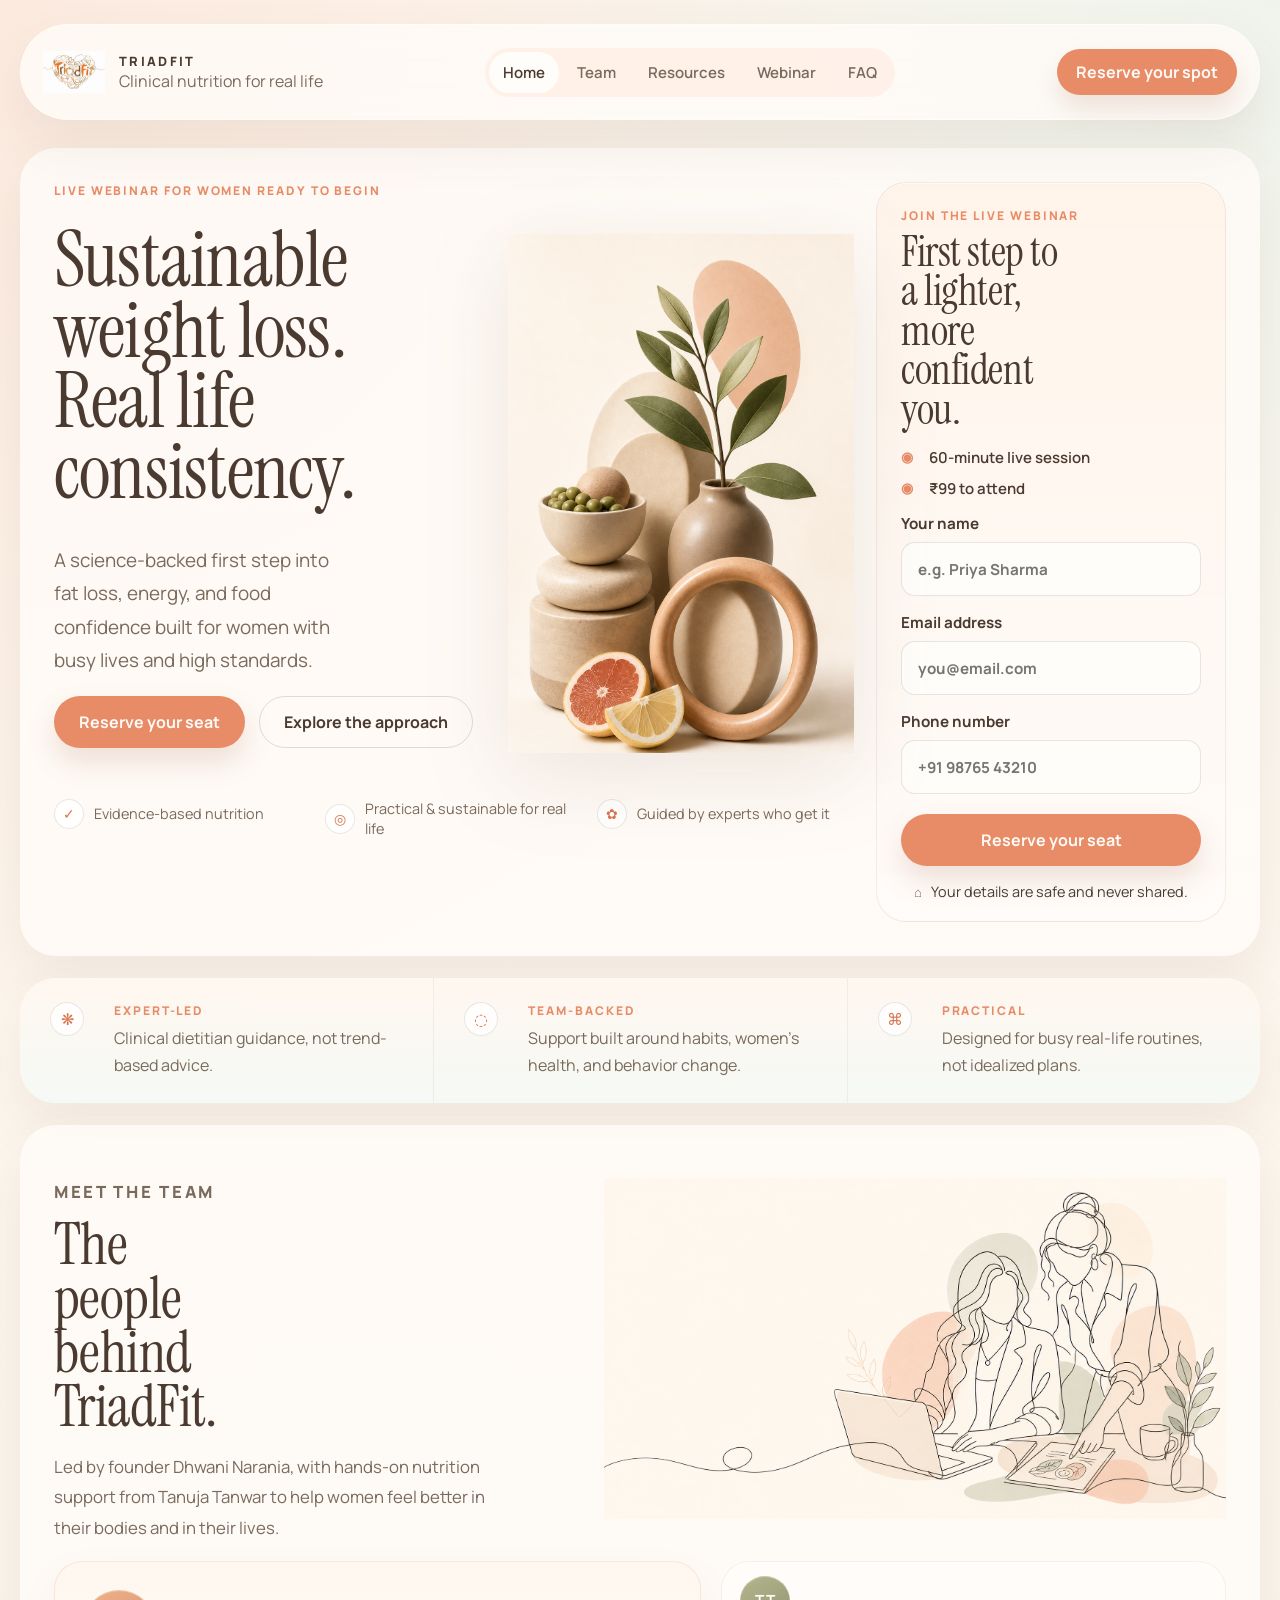
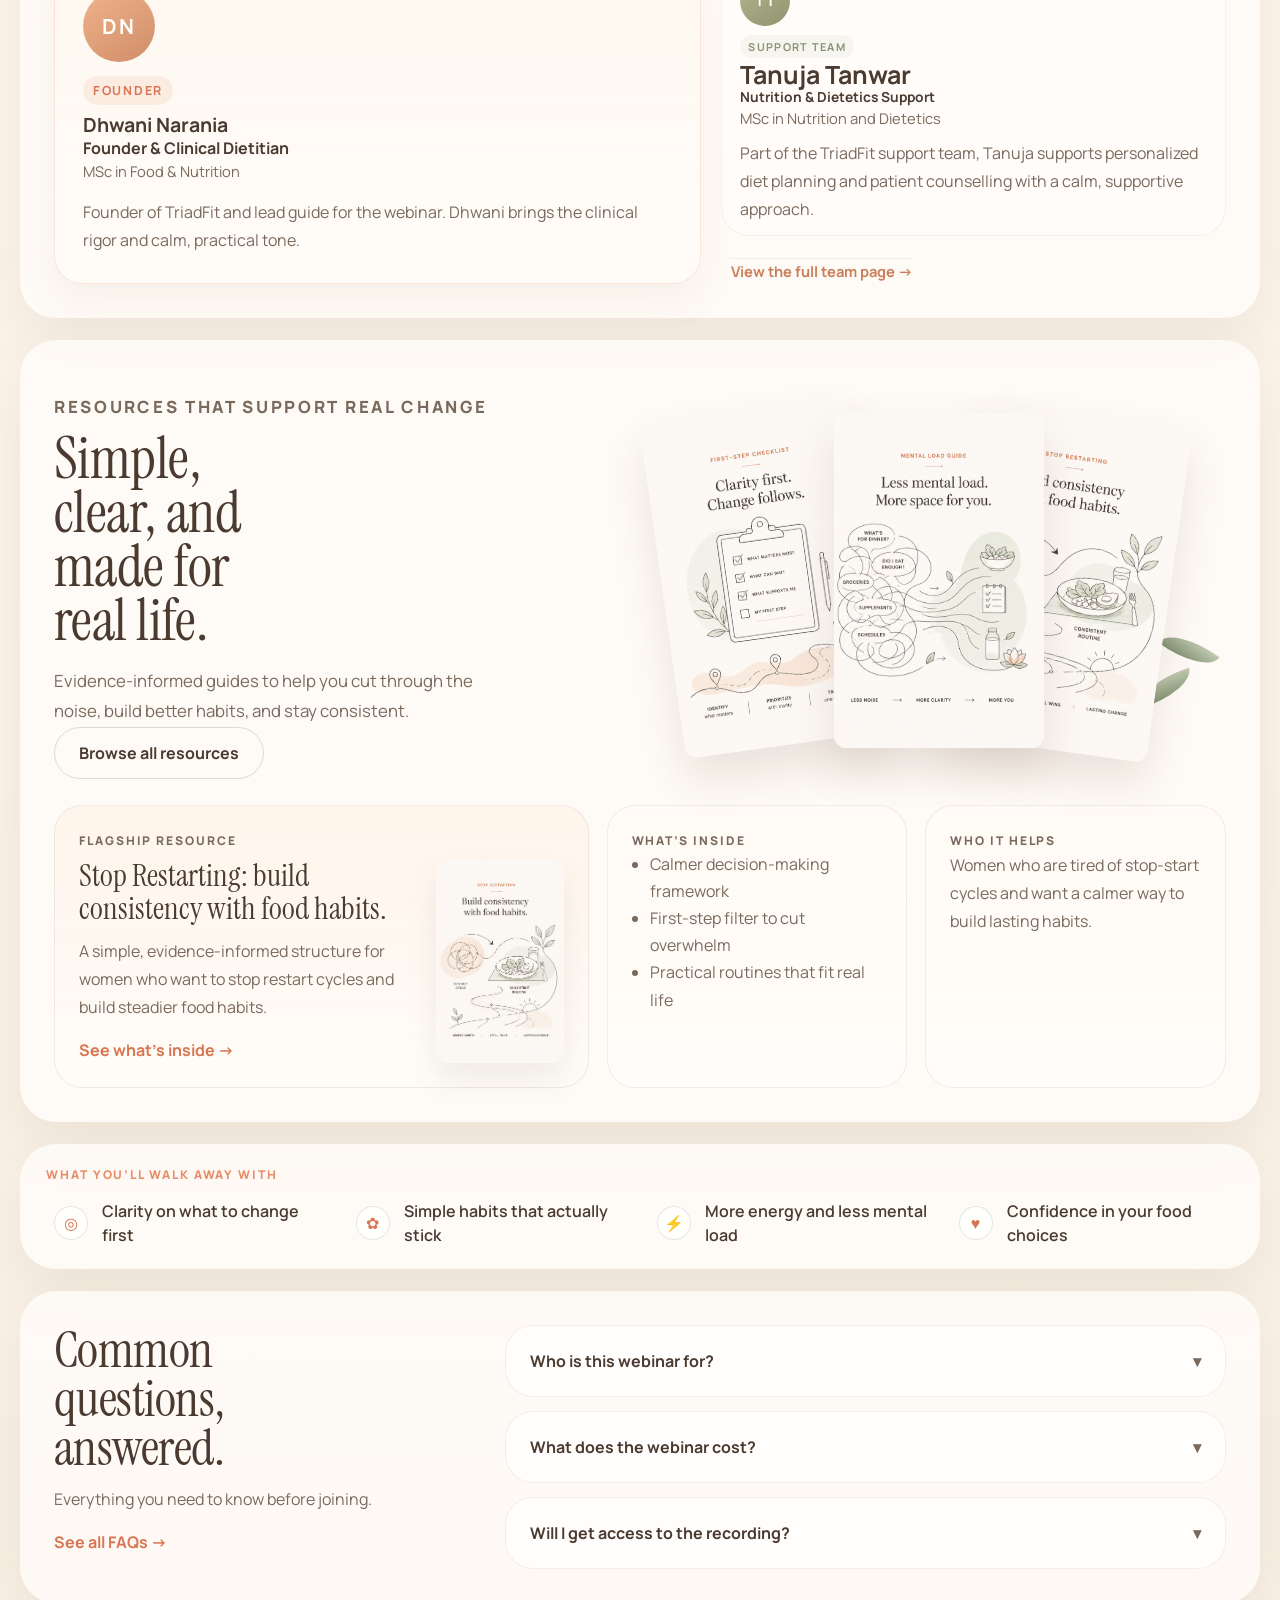
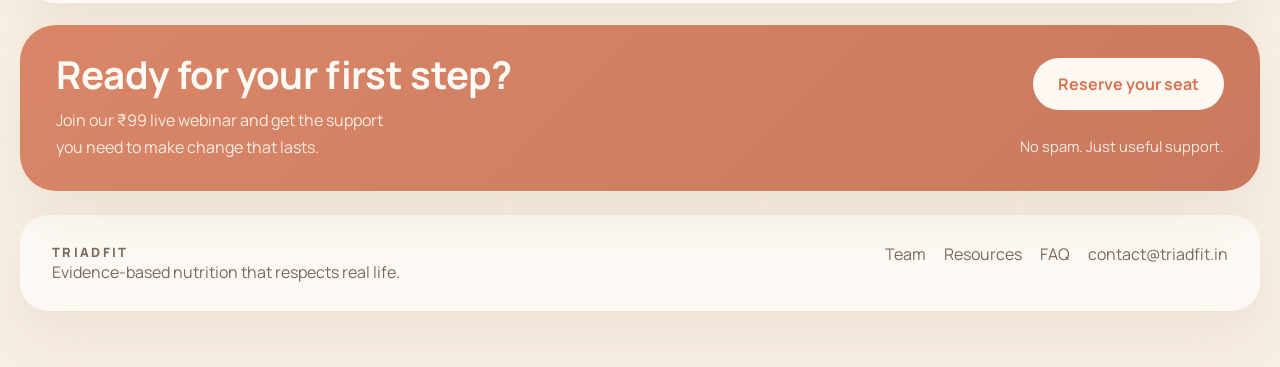
==== commit 78eda3f8: "Refine homepage copy and resource documents" ====
--- a/index.html
+++ b/index.html
@@ -44,15 +44,15 @@
           <div class="home-hero__panel">
             <div class="home-hero__content">
               <div class="home-hero__copy">
-                <p class="eyebrow">Free live webinar for women</p>
+                <p class="eyebrow">Live webinar for women ready to begin</p>
                 <h1>Sustainable weight loss. Real life consistency.</h1>
                 <p class="hero-lead">
-                  A science-backed approach to fat loss, energy, and food
+                  A science-backed first step into fat loss, energy, and food
                   confidence built for women with busy lives and high standards.
                 </p>
 
                 <div class="home-hero__actions">
-                  <a class="button button-primary" href="#register">Reserve your free spot</a>
+                  <a class="button button-primary" href="#register">Reserve your seat</a>
                   <a class="button button-secondary" href="./resources.html">Explore the approach</a>
                 </div>
               </div>
@@ -79,12 +79,12 @@
 
             <aside class="home-hero__form" id="register">
               <div class="home-hero__form-card">
-                <p class="mini-label">Join the free live webinar</p>
+                <p class="mini-label">Join the live webinar</p>
                 <h2 data-webinar-heading>First step to a lighter, more confident you.</h2>
 
                 <ul class="home-hero__benefits" aria-hidden="true">
                   <li>60-minute live session</li>
-                  <li>100% free to attend</li>
+                  <li>₹99 to attend</li>
                 </ul>
 
                 <form
@@ -104,7 +104,7 @@
                   </label>
 
                   <label>
-                    <span>Phone number (optional)</span>
+                    <span>Phone number</span>
                     <input type="tel" name="phone" placeholder="+91 98765 43210" />
                   </label>
 
@@ -125,7 +125,7 @@
                   <p class="form-error" aria-live="polite"></p>
                   <p class="form-status" aria-live="polite"></p>
                   <button class="button button-primary" type="submit">
-                    Reserve your free spot
+                    Reserve your seat
                   </button>
                   <a class="text-link form-alt-action is-hidden" href="mailto:contact@triadfit.in">
                     Contact TriadFit instead
@@ -169,10 +169,10 @@
             <p class="eyebrow">Meet the team</p>
             <h2>The people behind TriadFit.</h2>
             <p>
-              Clinical expertise. Real-world experience. A shared mission to
-              help women feel better in their bodies and in their lives.
+              Led by founder Dhwani Narania, with hands-on nutrition support
+              from Tanuja Tanwar to help women feel better in their bodies and
+              in their lives.
             </p>
-            <a class="text-link" href="./team.html">View the full team page →</a>
           </div>
 
             <figure class="home-team__art" aria-hidden="true">
@@ -181,11 +181,12 @@
           </div>
 
           <div class="home-team__cards">
-            <article class="home-team-card">
+            <article class="home-team-card home-team-card--founder">
               <div class="profile-card__avatar">DN</div>
               <div>
+                <p class="profile-card__badge">Founder</p>
                 <h3>Dhwani Narania</h3>
-                <p class="profile-card__role">Clinical Dietitian &amp; Nutritionist</p>
+                <p class="profile-card__role">Founder &amp; Clinical Dietitian</p>
                 <p class="profile-card__meta">MSc in Food &amp; Nutrition</p>
               </div>
               <p>
@@ -194,19 +195,24 @@
               </p>
             </article>
 
-            <article class="home-team-card">
-              <div class="profile-card__avatar profile-card__avatar--sage">TT</div>
-              <div>
-                <h3>Tanuja Tanwar</h3>
-                <p class="profile-card__role">Nutrition &amp; Dietetics Support</p>
-                <p class="profile-card__meta">MSc in Nutrition and Dietetics</p>
-              </div>
-              <p>
-                Tanuja brings hands-on experience in personalized diet planning,
-                patient counselling, and menu development with a calm,
-                supportive approach that works in real life.
-              </p>
-            </article>
+            <div class="home-team__support-column">
+              <article class="home-team-card home-team-card--support">
+                <div class="profile-card__avatar profile-card__avatar--sage">TT</div>
+                <div>
+                  <p class="profile-card__badge profile-card__badge--support">Support Team</p>
+                  <h3>Tanuja Tanwar</h3>
+                  <p class="profile-card__role">Nutrition &amp; Dietetics Support</p>
+                  <p class="profile-card__meta">MSc in Nutrition and Dietetics</p>
+                </div>
+                <p>
+                  Part of the TriadFit support team, Tanuja supports
+                  personalized diet planning and patient counselling with a
+                  calm, supportive approach.
+                </p>
+              </article>
+
+              <a class="text-link home-team__cta" href="./team.html">View the full team page →</a>
+            </div>
           </div>
         </section>
 
@@ -303,8 +309,8 @@
               </p>
             </details>
             <details class="home-faq__item">
-              <summary>Is the webinar really free?</summary>
-              <p>Yes. The session is free to attend and includes a resource pack.</p>
+              <summary>What does the webinar cost?</summary>
+              <p>The session is priced at ₹99 and includes a resource pack.</p>
             </details>
             <details class="home-faq__item">
               <summary>Will I get access to the recording?</summary>
@@ -320,12 +326,12 @@
           <div>
             <h2>Ready for your first step?</h2>
             <p>
-              Join our free live webinar and get the support you need to make
+              Join our ₹99 live webinar and get the support you need to make
               change that lasts.
             </p>
           </div>
           <div class="home-closing__actions">
-            <a class="button button-primary button-primary--light" href="#register">Reserve your free spot</a>
+            <a class="button button-primary button-primary--light" href="#register">Reserve your seat</a>
             <p class="home-closing__note">No spam. Just useful support.</p>
           </div>
         </section>
--- a/styles.css
+++ b/styles.css
@@ -1082,6 +1082,298 @@
   line-height: 1.75;
 }
 
+.resource-document {
+  display: grid;
+  gap: 20px;
+}
+
+.resource-document__cover,
+.resource-sheet,
+.resource-worksheet,
+.resource-closing-note {
+  padding: 28px;
+  border-radius: 30px;
+  border: 1px solid rgba(117, 102, 92, 0.1);
+  background: rgba(255, 253, 249, 0.94);
+  box-shadow: 0 18px 38px rgba(138, 111, 86, 0.08);
+}
+
+.resource-document__cover {
+  display: grid;
+  gap: 18px;
+  background:
+    radial-gradient(circle at 82% 16%, rgba(231, 140, 103, 0.16), transparent 28%),
+    radial-gradient(circle at 20% 82%, rgba(111, 199, 183, 0.1), transparent 24%),
+    linear-gradient(180deg, rgba(255, 246, 238, 0.98), rgba(255, 252, 248, 0.96));
+}
+
+.resource-document--sage .resource-document__cover {
+  background:
+    radial-gradient(circle at 82% 16%, rgba(111, 199, 183, 0.16), transparent 28%),
+    radial-gradient(circle at 20% 82%, rgba(174, 178, 101, 0.12), transparent 24%),
+    linear-gradient(180deg, rgba(243, 249, 245, 0.98), rgba(255, 252, 248, 0.96));
+}
+
+.resource-document--clay .resource-document__cover {
+  background:
+    radial-gradient(circle at 82% 16%, rgba(216, 116, 80, 0.18), transparent 28%),
+    radial-gradient(circle at 20% 82%, rgba(231, 190, 160, 0.16), transparent 24%),
+    linear-gradient(180deg, rgba(255, 244, 234, 0.99), rgba(255, 252, 248, 0.96));
+}
+
+.resource-document__brand {
+  display: inline-flex;
+  align-items: center;
+  gap: 14px;
+}
+
+.resource-document__brand img {
+  width: 60px;
+  height: 60px;
+  object-fit: contain;
+}
+
+.resource-document__brand p:first-child {
+  color: var(--text);
+  font-size: 0.82rem;
+  font-weight: 800;
+  letter-spacing: 0.18em;
+}
+
+.resource-document__brand p:last-child {
+  color: var(--muted);
+  font-size: 0.98rem;
+}
+
+.resource-document__kicker {
+  display: inline-flex;
+  align-items: center;
+  width: fit-content;
+  padding: 8px 12px;
+  border-radius: 999px;
+  background: rgba(255, 255, 255, 0.68);
+  color: var(--accent-deep);
+  font-size: 0.74rem;
+  font-weight: 800;
+  letter-spacing: 0.16em;
+  text-transform: uppercase;
+}
+
+.resource-document--sage .resource-document__kicker {
+  color: #567969;
+}
+
+.resource-document__cover h2 {
+  max-width: 10ch;
+  font-size: clamp(2.8rem, 4.6vw, 4.6rem);
+  line-height: 0.94;
+}
+
+.resource-document__subtitle {
+  max-width: 30ch;
+  color: var(--text);
+  font-size: 1.12rem;
+  font-weight: 600;
+  line-height: 1.7;
+}
+
+.resource-document__lede {
+  max-width: 56ch;
+  color: var(--muted);
+  font-size: 1rem;
+  line-height: 1.85;
+}
+
+.resource-document__chips {
+  display: flex;
+  flex-wrap: wrap;
+  gap: 10px;
+}
+
+.resource-document__chip {
+  display: inline-flex;
+  align-items: center;
+  padding: 10px 14px;
+  border-radius: 999px;
+  background: rgba(255, 255, 255, 0.72);
+  border: 1px solid rgba(117, 102, 92, 0.08);
+  color: var(--muted);
+  font-size: 0.92rem;
+  font-weight: 600;
+}
+
+.resource-document__intro {
+  padding-top: 18px;
+  border-top: 1px solid rgba(117, 102, 92, 0.1);
+}
+
+.resource-document__intro p + p {
+  margin-top: 14px;
+}
+
+.resource-sheet {
+  display: grid;
+  gap: 18px;
+}
+
+.resource-sheet--warm {
+  background: linear-gradient(180deg, rgba(255, 246, 238, 0.96), rgba(255, 253, 250, 0.96));
+}
+
+.resource-sheet--cool {
+  background: linear-gradient(180deg, rgba(243, 249, 245, 0.98), rgba(255, 253, 250, 0.96));
+}
+
+.resource-sheet--plain {
+  background: rgba(255, 253, 249, 0.98);
+}
+
+.resource-sheet__eyebrow {
+  color: var(--accent-deep);
+  font-size: 0.76rem;
+  font-weight: 800;
+  letter-spacing: 0.16em;
+  text-transform: uppercase;
+}
+
+.resource-document--sage .resource-sheet__eyebrow {
+  color: #567969;
+}
+
+.resource-sheet h3,
+.resource-closing-note h3 {
+  font-size: 2rem;
+  font-family: "Instrument Serif", Georgia, serif;
+  font-weight: 400;
+  line-height: 1;
+}
+
+.resource-sheet p,
+.resource-sheet li,
+.resource-worksheet p,
+.resource-closing-note p {
+  color: var(--muted);
+  line-height: 1.8;
+  font-size: 1rem;
+}
+
+.resource-sheet__grid,
+.resource-worksheet__grid,
+.resource-check-grid {
+  display: grid;
+  gap: 16px;
+}
+
+.resource-sheet__grid,
+.resource-check-grid,
+.resource-worksheet__grid {
+  grid-template-columns: repeat(2, minmax(0, 1fr));
+}
+
+.resource-panel {
+  padding: 18px 18px 20px;
+  border-radius: 22px;
+  background: rgba(255, 255, 255, 0.74);
+  border: 1px solid rgba(117, 102, 92, 0.08);
+}
+
+.resource-panel h4 {
+  margin-bottom: 10px;
+  color: var(--text);
+  font-size: 1rem;
+  line-height: 1.4;
+}
+
+.resource-panel ul,
+.resource-sheet ul {
+  margin: 0;
+  padding-left: 20px;
+}
+
+.resource-panel li + li,
+.resource-sheet li + li {
+  margin-top: 10px;
+}
+
+.resource-prompt-list {
+  display: grid;
+  gap: 18px;
+}
+
+.resource-prompt {
+  padding: 16px 18px 18px;
+  border-radius: 20px;
+  background: rgba(255, 255, 255, 0.74);
+  border: 1px solid rgba(117, 102, 92, 0.08);
+}
+
+.resource-prompt strong,
+.resource-worksheet__item strong {
+  display: block;
+  margin-bottom: 12px;
+  color: var(--text);
+  line-height: 1.5;
+}
+
+.resource-lines {
+  display: grid;
+  gap: 12px;
+}
+
+.resource-line {
+  min-height: 32px;
+  border-bottom: 1.6px solid rgba(117, 102, 92, 0.22);
+}
+
+.resource-worksheet {
+  display: grid;
+  gap: 18px;
+  background: linear-gradient(180deg, rgba(255, 252, 248, 0.98), rgba(245, 249, 246, 0.92));
+}
+
+.resource-worksheet__item {
+  padding: 18px;
+  border-radius: 20px;
+  background: rgba(255, 255, 255, 0.76);
+  border: 1px solid rgba(117, 102, 92, 0.08);
+}
+
+.resource-affirmation {
+  padding: 22px 24px;
+  border-radius: 24px;
+  background: linear-gradient(135deg, rgba(216, 116, 80, 0.95), rgba(231, 140, 103, 0.86));
+  color: #fffaf6;
+}
+
+.resource-affirmation p {
+  color: rgba(255, 250, 246, 0.94);
+  font-size: 1.05rem;
+  line-height: 1.9;
+}
+
+.resource-affirmation p + p {
+  margin-top: 10px;
+}
+
+.resource-document--sage .resource-affirmation {
+  background: linear-gradient(135deg, rgba(93, 132, 118, 0.96), rgba(111, 199, 183, 0.86));
+}
+
+.resource-closing-note {
+  display: grid;
+  gap: 10px;
+  background: linear-gradient(180deg, rgba(255, 248, 240, 0.98), rgba(255, 253, 250, 0.96));
+}
+
+.resource-document--sage .resource-closing-note {
+  background: linear-gradient(180deg, rgba(243, 249, 245, 0.98), rgba(255, 253, 250, 0.96));
+}
+
+.resource-disclaimer {
+  color: rgba(95, 87, 79, 0.78);
+  font-size: 0.9rem;
+}
+
 .form-error {
   display: none;
   margin: 0;
@@ -1437,9 +1729,10 @@
 
 .home-team__cards {
   display: grid;
-  grid-template-columns: repeat(2, minmax(0, 1fr));
+  grid-template-columns: minmax(0, 1.18fr) minmax(320px, 0.92fr);
   gap: 20px;
   margin-top: 18px;
+  align-items: start;
 }
 
 .home-team-card,
@@ -1457,8 +1750,95 @@
   gap: 14px;
 }
 
+.home-team-card--founder {
+  padding: 28px;
+  background: linear-gradient(180deg, rgba(255, 247, 239, 0.92), rgba(255, 252, 248, 0.96));
+  border-color: rgba(224, 150, 111, 0.2);
+  box-shadow: 0 16px 36px rgba(160, 128, 101, 0.08);
+}
+
+.home-team-card--founder .profile-card__avatar {
+  width: 72px;
+  height: 72px;
+  font-size: 1.3rem;
+}
+
+.home-team-card--support {
+  padding: 14px 18px 12px;
+  gap: 8px;
+  background: rgba(255, 253, 250, 0.74);
+  border-color: rgba(117, 102, 92, 0.08);
+}
+
+.home-team__support-column {
+  display: grid;
+  gap: 4px;
+  align-content: start;
+}
+
+.home-team__cta {
+  display: inline-flex;
+  align-items: center;
+  justify-self: start;
+  margin-left: 10px;
+  padding-top: 2px;
+  border-top: 1px solid rgba(117, 102, 92, 0.08);
+  color: rgba(198, 116, 76, 0.92);
+  font-size: 0.92rem;
+}
+
+.profile-card__badge {
+  display: inline-flex;
+  align-items: center;
+  margin-bottom: 8px;
+  padding: 6px 10px;
+  border-radius: 999px;
+  background: rgba(224, 150, 111, 0.14);
+  color: var(--accent-deep);
+  font-size: 0.78rem;
+  font-weight: 700;
+  letter-spacing: 0.14em;
+  text-transform: uppercase;
+}
+
+.profile-card__badge--support {
+  background: rgba(154, 162, 118, 0.08);
+  color: rgba(107, 115, 80, 0.76);
+  letter-spacing: 0.12em;
+}
+
 .profile-card__avatar--sage {
   background: linear-gradient(145deg, #b6b68e, #8f9570);
+}
+
+.home-team-card--support .profile-card__avatar {
+  width: 50px;
+  height: 50px;
+  font-size: 0.96rem;
+}
+
+.home-team-card--support .profile-card__badge {
+  margin-bottom: 4px;
+  padding: 4px 8px;
+  font-size: 0.68rem;
+}
+
+.home-team-card--support h3 {
+  font-size: 1.56rem;
+  line-height: 1.02;
+}
+
+.home-team-card--support .profile-card__role {
+  font-size: 0.86rem;
+}
+
+.home-team-card--support .profile-card__meta,
+.home-team-card--support p:last-child {
+  color: rgba(95, 87, 79, 0.86);
+}
+
+.home-team-card--support p:last-child {
+  line-height: 1.48;
 }
 
 .home-team-card p:last-child {
@@ -1888,6 +2268,12 @@
     gap: 12px;
   }
 
+  .home-team__cta {
+    margin-left: 0;
+    padding-top: 0;
+    border-top: 0;
+  }
+
   .resource-book {
     width: 172px;
   }
@@ -1972,6 +2358,12 @@
   .resource-hub-grid,
   .resource-detail-layout,
   .resource-preview-grid {
+    grid-template-columns: 1fr;
+  }
+
+  .resource-sheet__grid,
+  .resource-check-grid,
+  .resource-worksheet__grid {
     grid-template-columns: 1fr;
   }
 }
@@ -2016,6 +2408,18 @@
   .home-team__cards,
   .home-outcomes__row {
     gap: 14px;
+  }
+
+  .home-team__cards {
+    grid-template-columns: 1fr;
+  }
+
+  .home-team__support-column {
+    gap: 12px;
+  }
+
+  .home-team__cta {
+    padding-left: 0;
   }
 
   .home-team-card,
@@ -2143,6 +2547,14 @@
     padding: 18px;
   }
 
+  .resource-document__cover,
+  .resource-sheet,
+  .resource-worksheet,
+  .resource-closing-note {
+    padding: 22px;
+    border-radius: 24px;
+  }
+
   h1 {
     font-size: clamp(2.2rem, 11vw, 3.3rem);
     max-width: 9ch;
@@ -2228,3 +2640,33 @@
     margin: 0 auto;
   }
 }
+
+@media print {
+  body {
+    background: #fff;
+  }
+
+  .site-header,
+  .site-footer,
+  .gate-card,
+  .button,
+  .text-link {
+    display: none !important;
+  }
+
+  .site-shell {
+    width: 100%;
+    margin: 0;
+  }
+
+  .content-section,
+  .resource-access-panel,
+  .resource-document,
+  .resource-document__cover,
+  .resource-sheet,
+  .resource-worksheet,
+  .resource-closing-note {
+    box-shadow: none;
+    break-inside: avoid;
+  }
+}
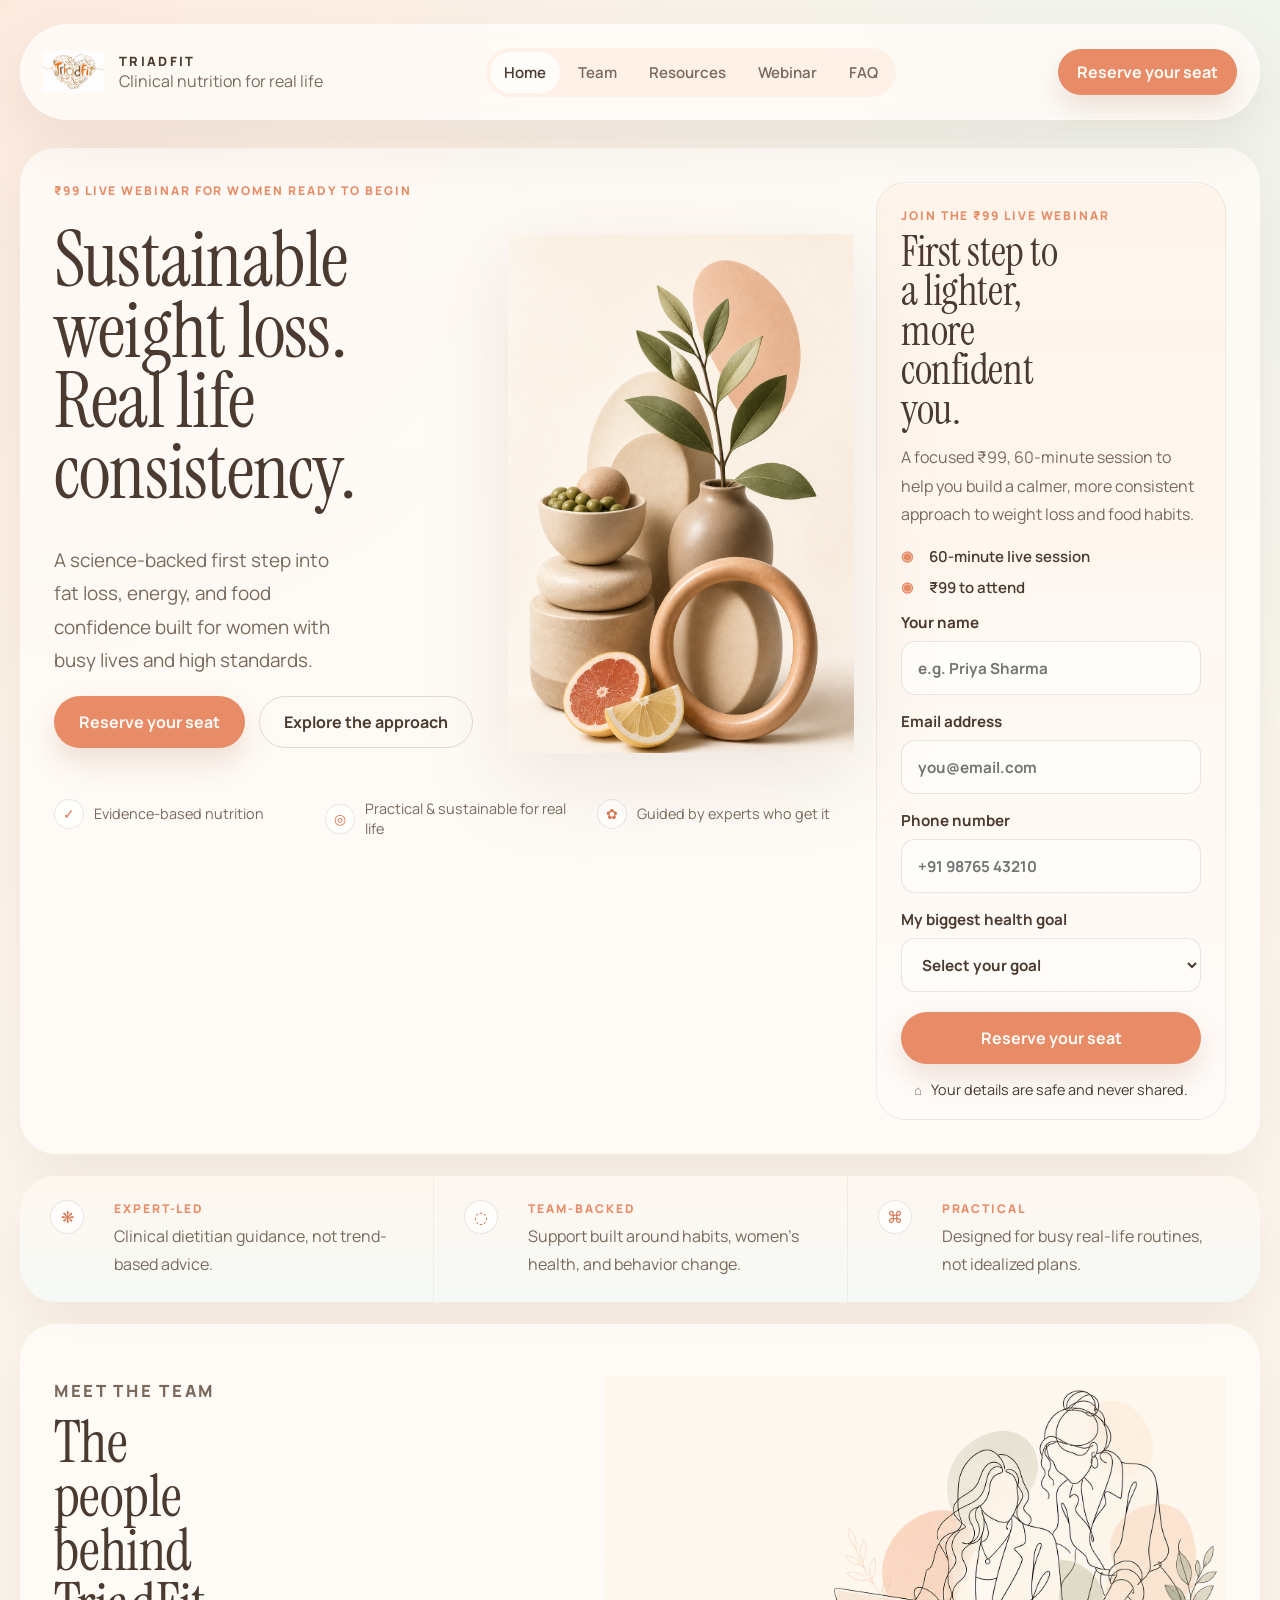
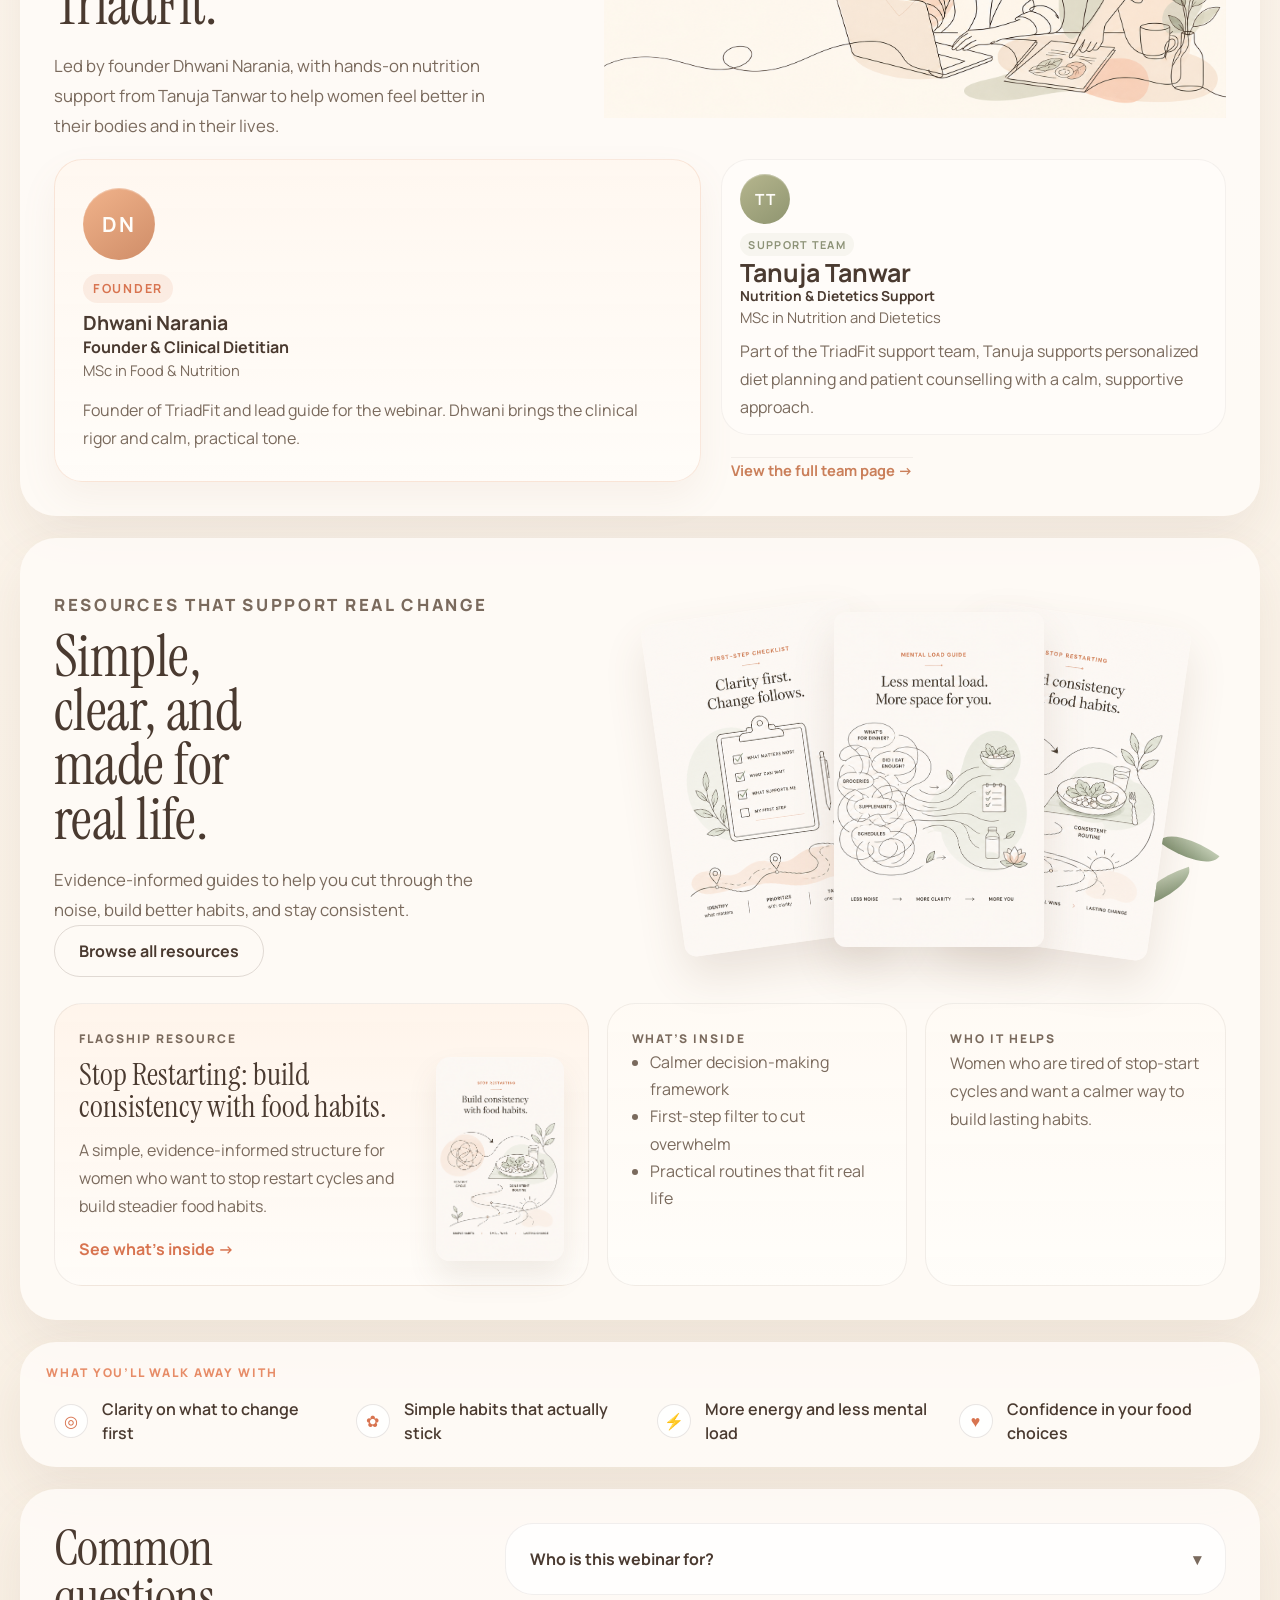
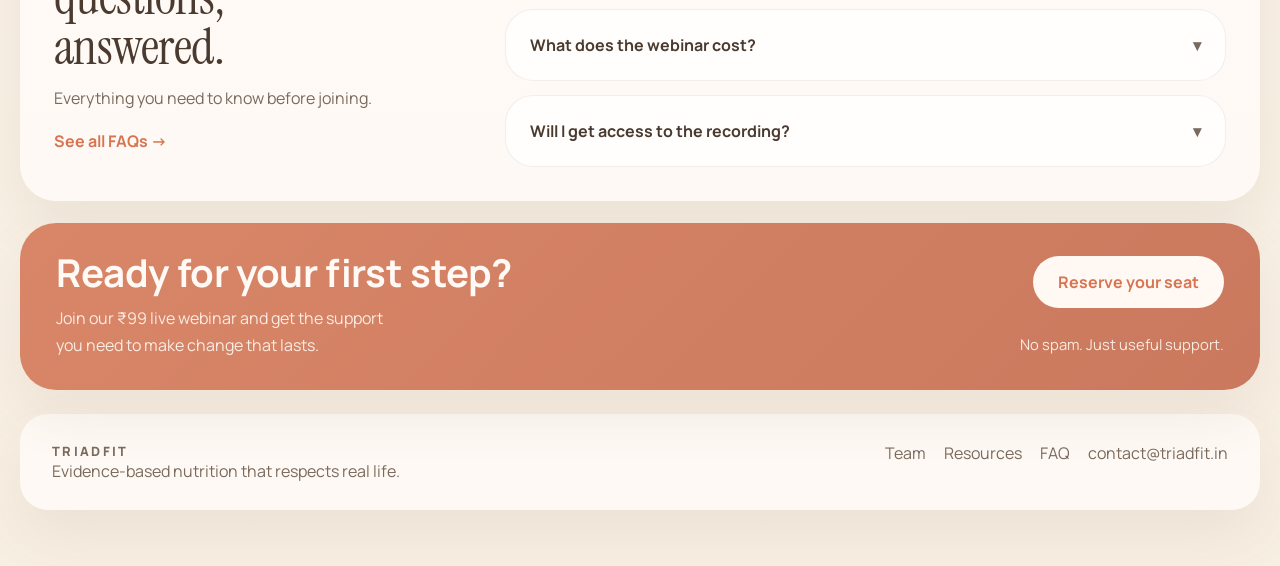
==== commit 7ee46521: "Fix form submission flow and pricing copy" ====
--- a/index.html
+++ b/index.html
@@ -35,7 +35,7 @@
             <a class="site-nav__link" href="#faq">FAQ</a>
           </nav>
 
-          <a class="button button-primary button-compact" href="#register">Reserve your spot</a>
+          <a class="button button-primary button-compact" href="#register">Reserve your seat</a>
         </div>
       </header>
 
@@ -44,7 +44,7 @@
           <div class="home-hero__panel">
             <div class="home-hero__content">
               <div class="home-hero__copy">
-                <p class="eyebrow">Live webinar for women ready to begin</p>
+                <p class="eyebrow">₹99 live webinar for women ready to begin</p>
                 <h1>Sustainable weight loss. Real life consistency.</h1>
                 <p class="hero-lead">
                   A science-backed first step into fat loss, energy, and food
@@ -79,8 +79,12 @@
 
             <aside class="home-hero__form" id="register">
               <div class="home-hero__form-card">
-                <p class="mini-label">Join the live webinar</p>
+                <p class="mini-label">Join the ₹99 live webinar</p>
                 <h2 data-webinar-heading>First step to a lighter, more confident you.</h2>
+                <p class="sidebar-intro" data-webinar-intro>
+                  A focused ₹99, 60-minute session to help you build a calmer, more
+                  consistent approach to weight loss and food habits.
+                </p>
 
                 <ul class="home-hero__benefits" aria-hidden="true">
                   <li>60-minute live session</li>
@@ -108,7 +112,7 @@
                     <input type="tel" name="phone" placeholder="+91 98765 43210" />
                   </label>
 
-                  <label class="is-hidden">
+                  <label>
                     <span>My biggest health goal</span>
                     <select name="goal">
                       <option value="" selected>Select your goal</option>
@@ -119,8 +123,6 @@
                       <option value="higher_energy_and_consistency">Higher energy and consistency</option>
                     </select>
                   </label>
-
-                  <input type="hidden" name="goal" value="sustainable_fat_loss" />
 
                   <p class="form-error" aria-live="polite"></p>
                   <p class="form-status" aria-live="polite"></p>
